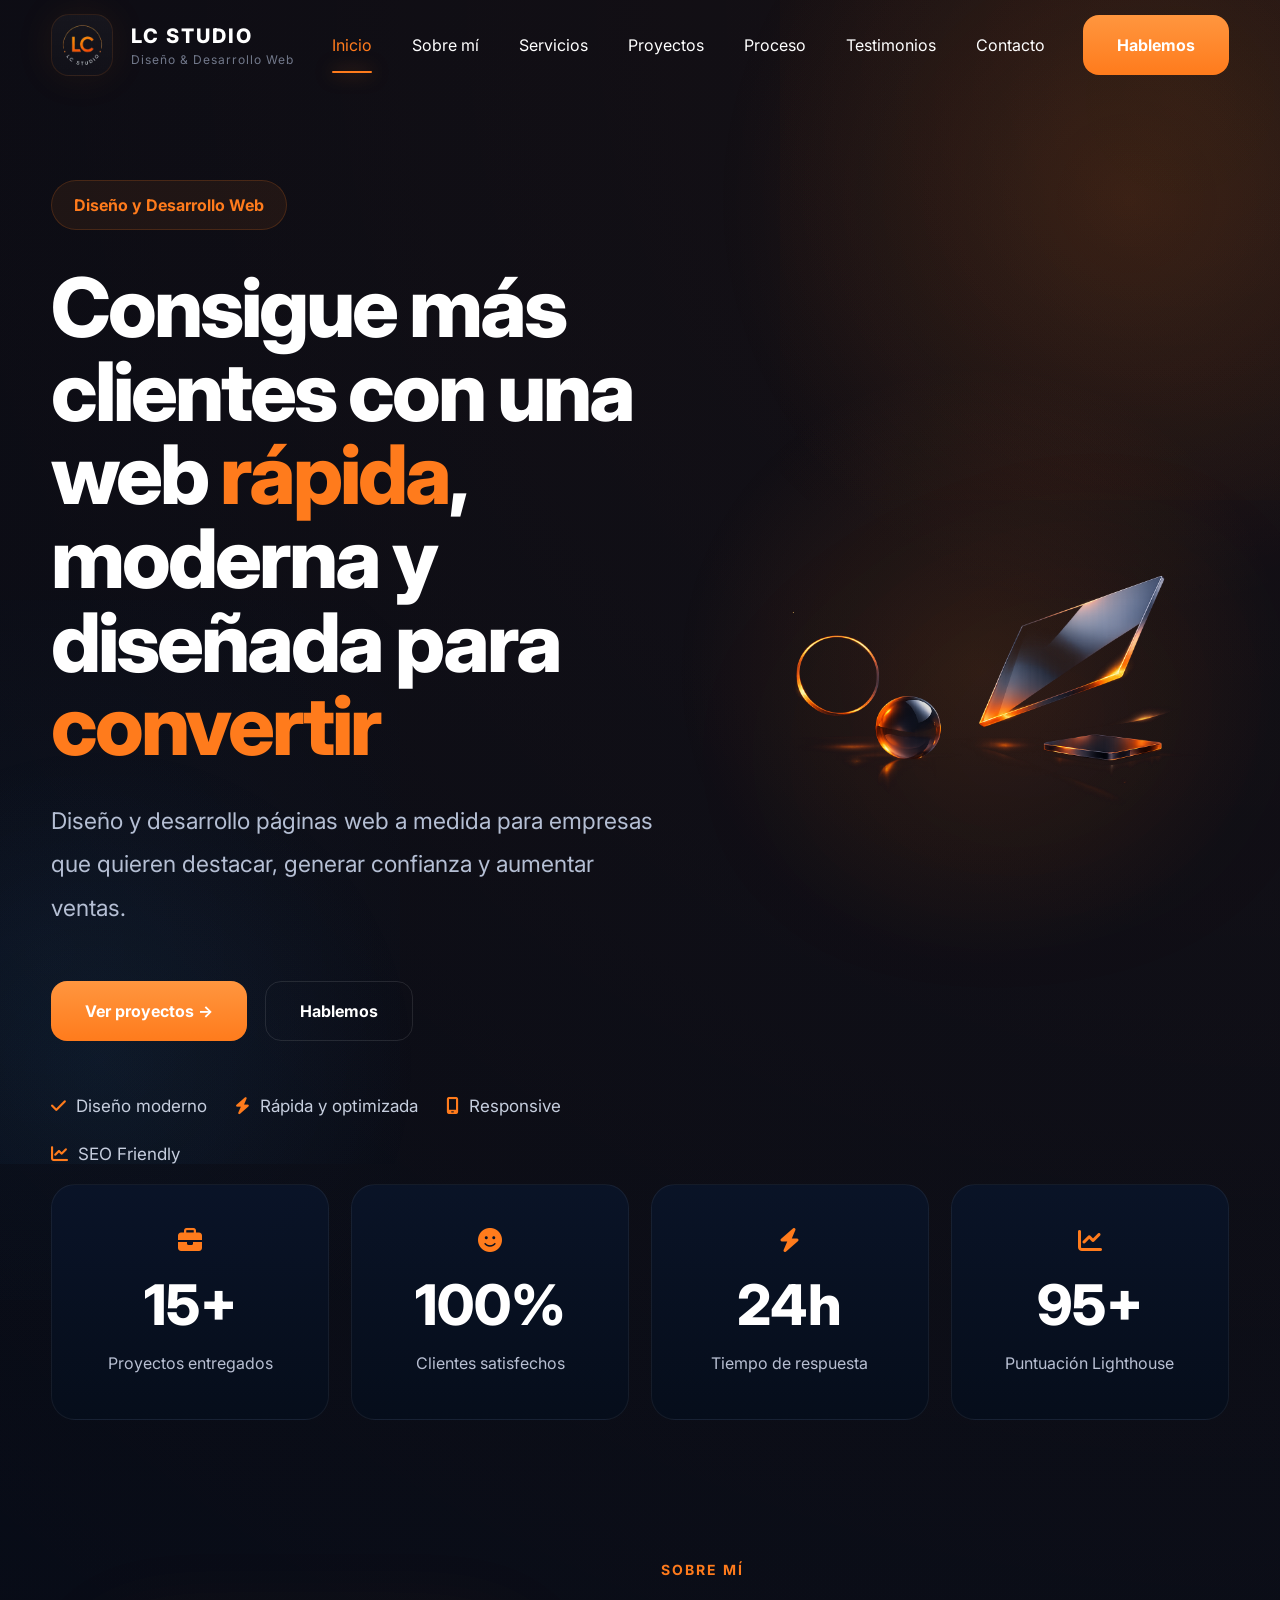
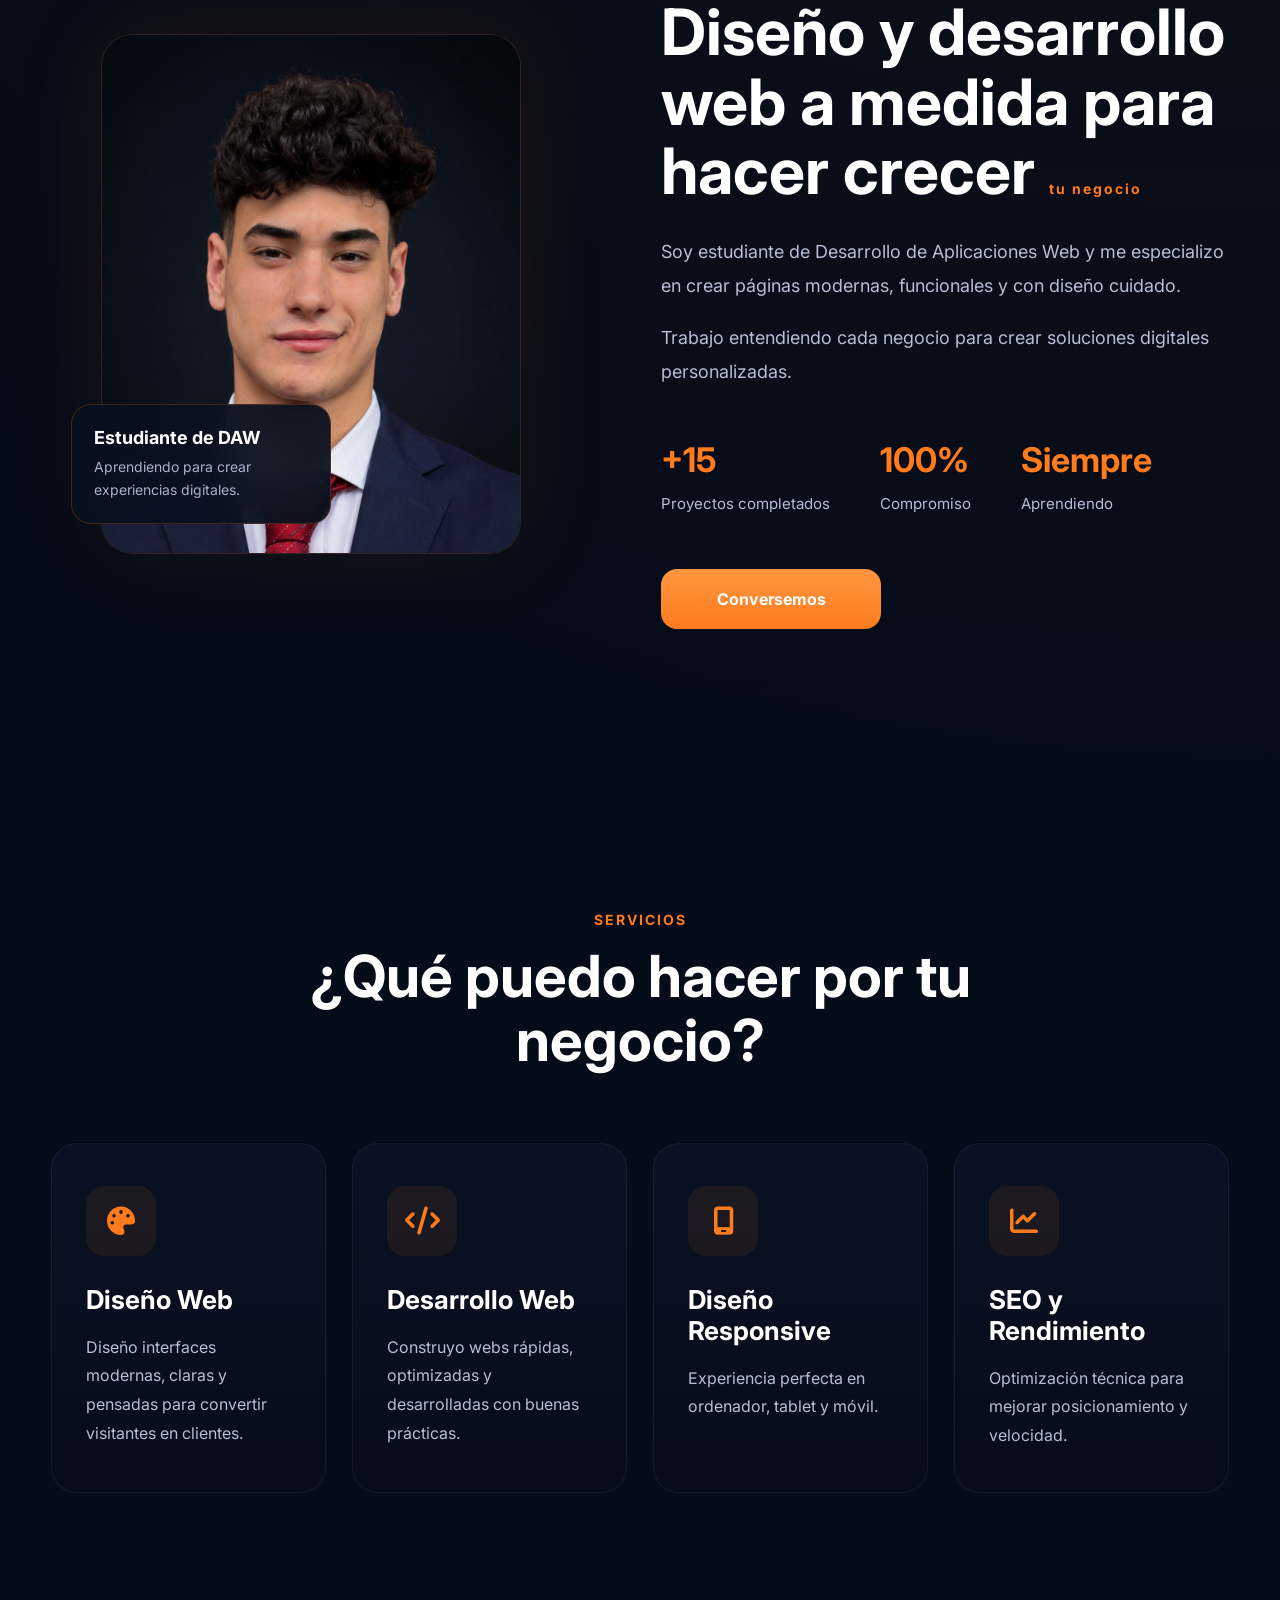
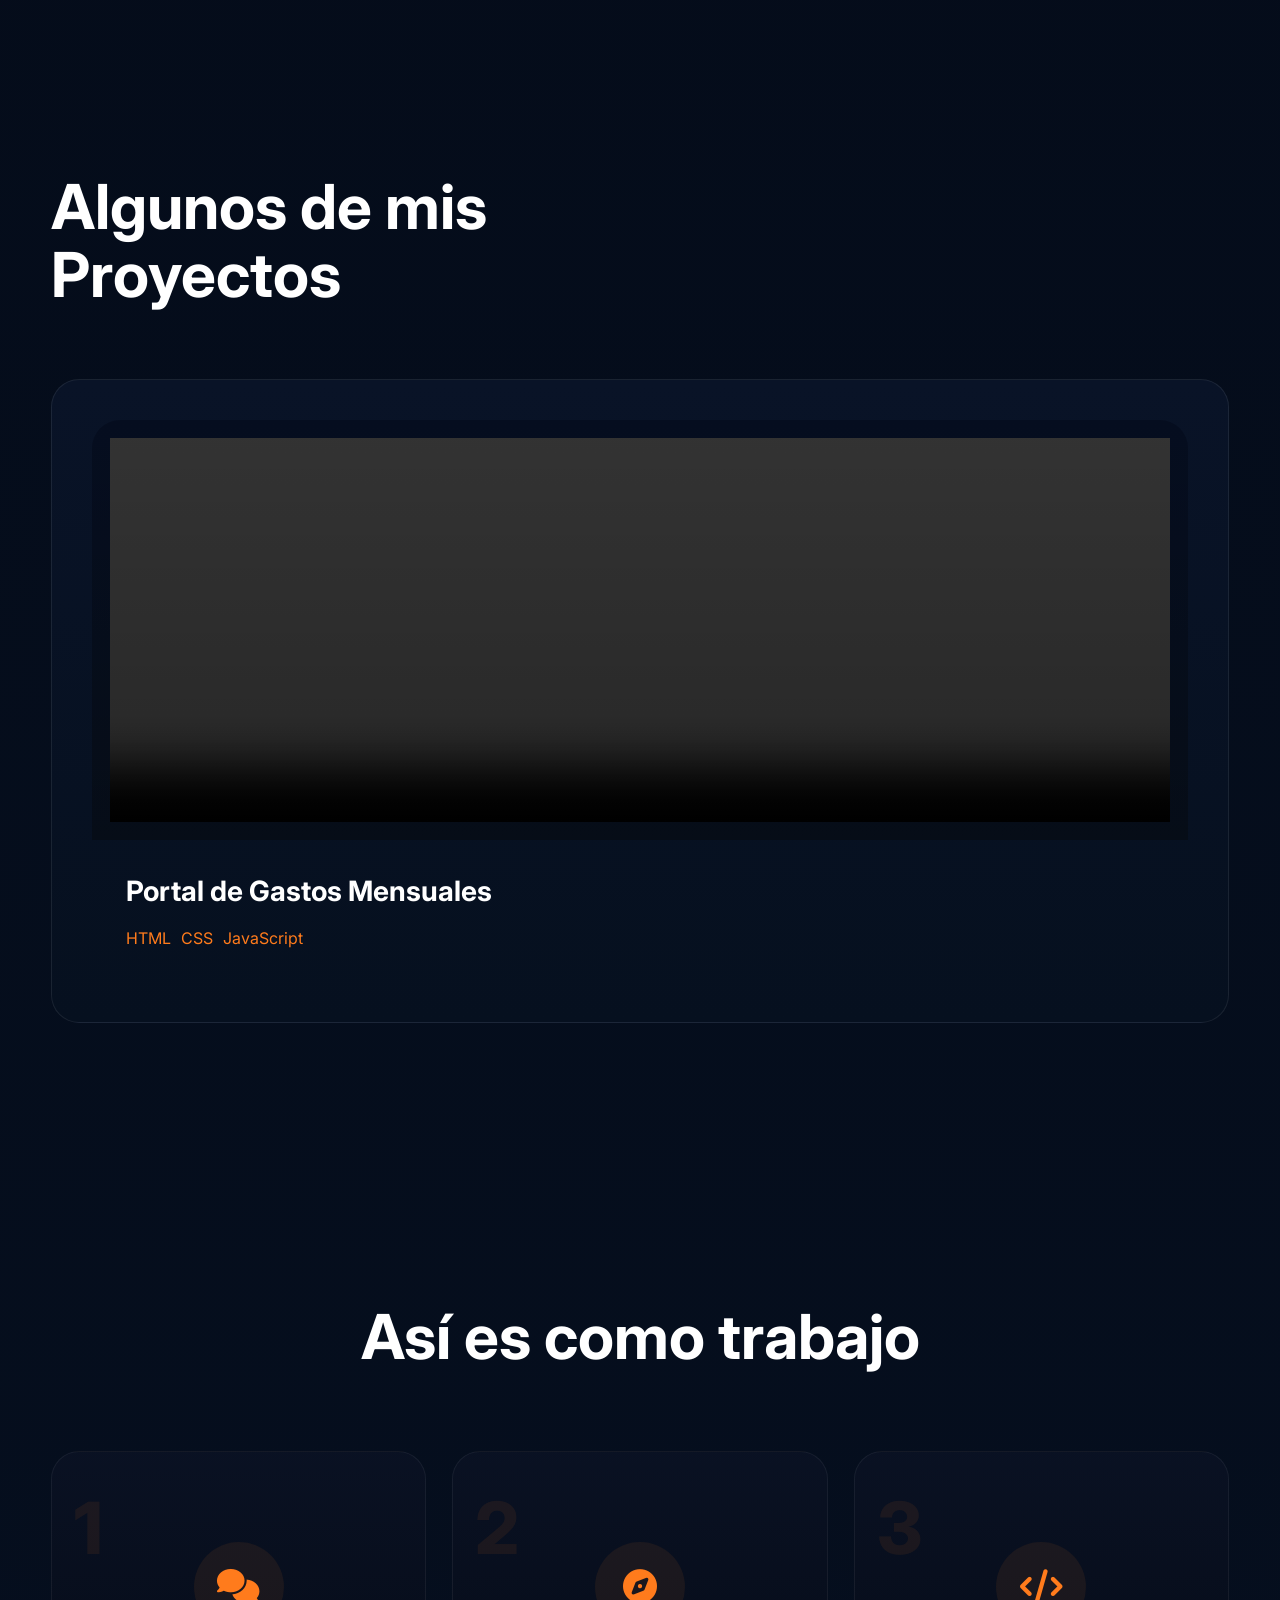
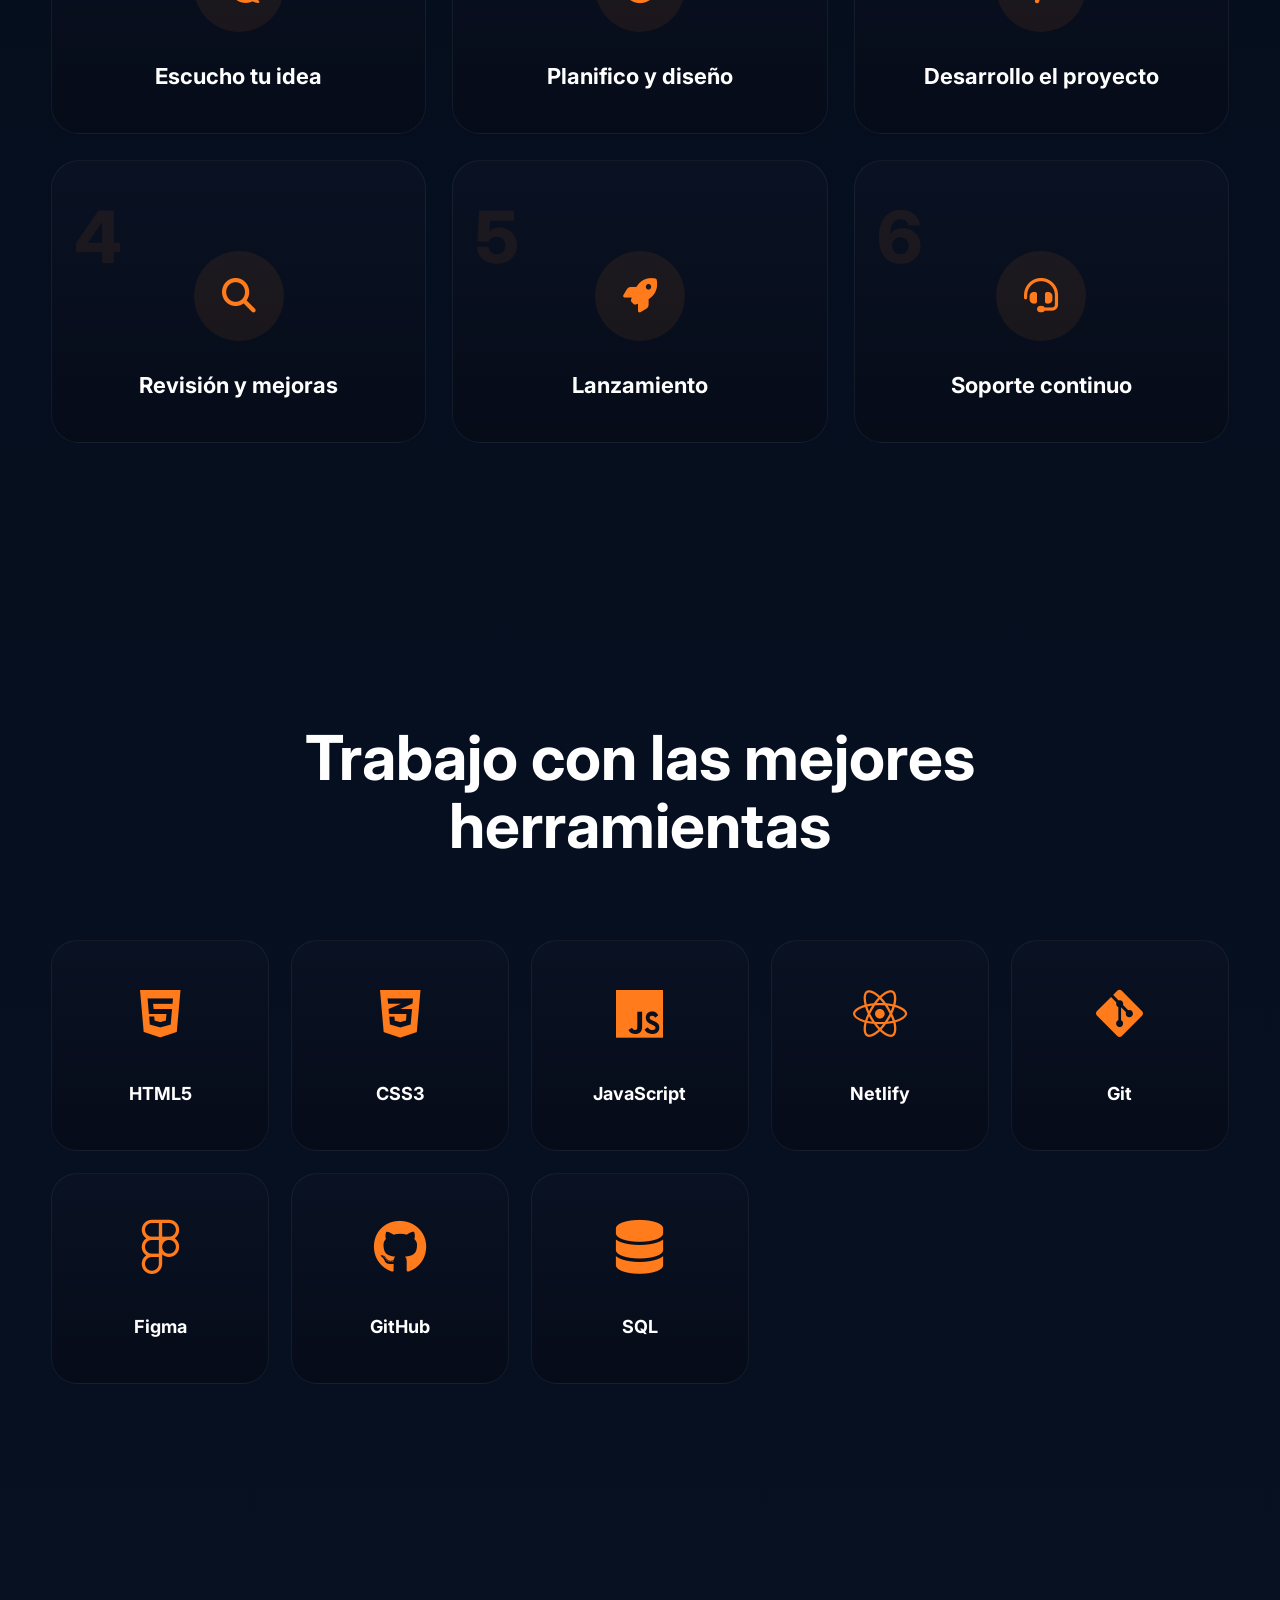
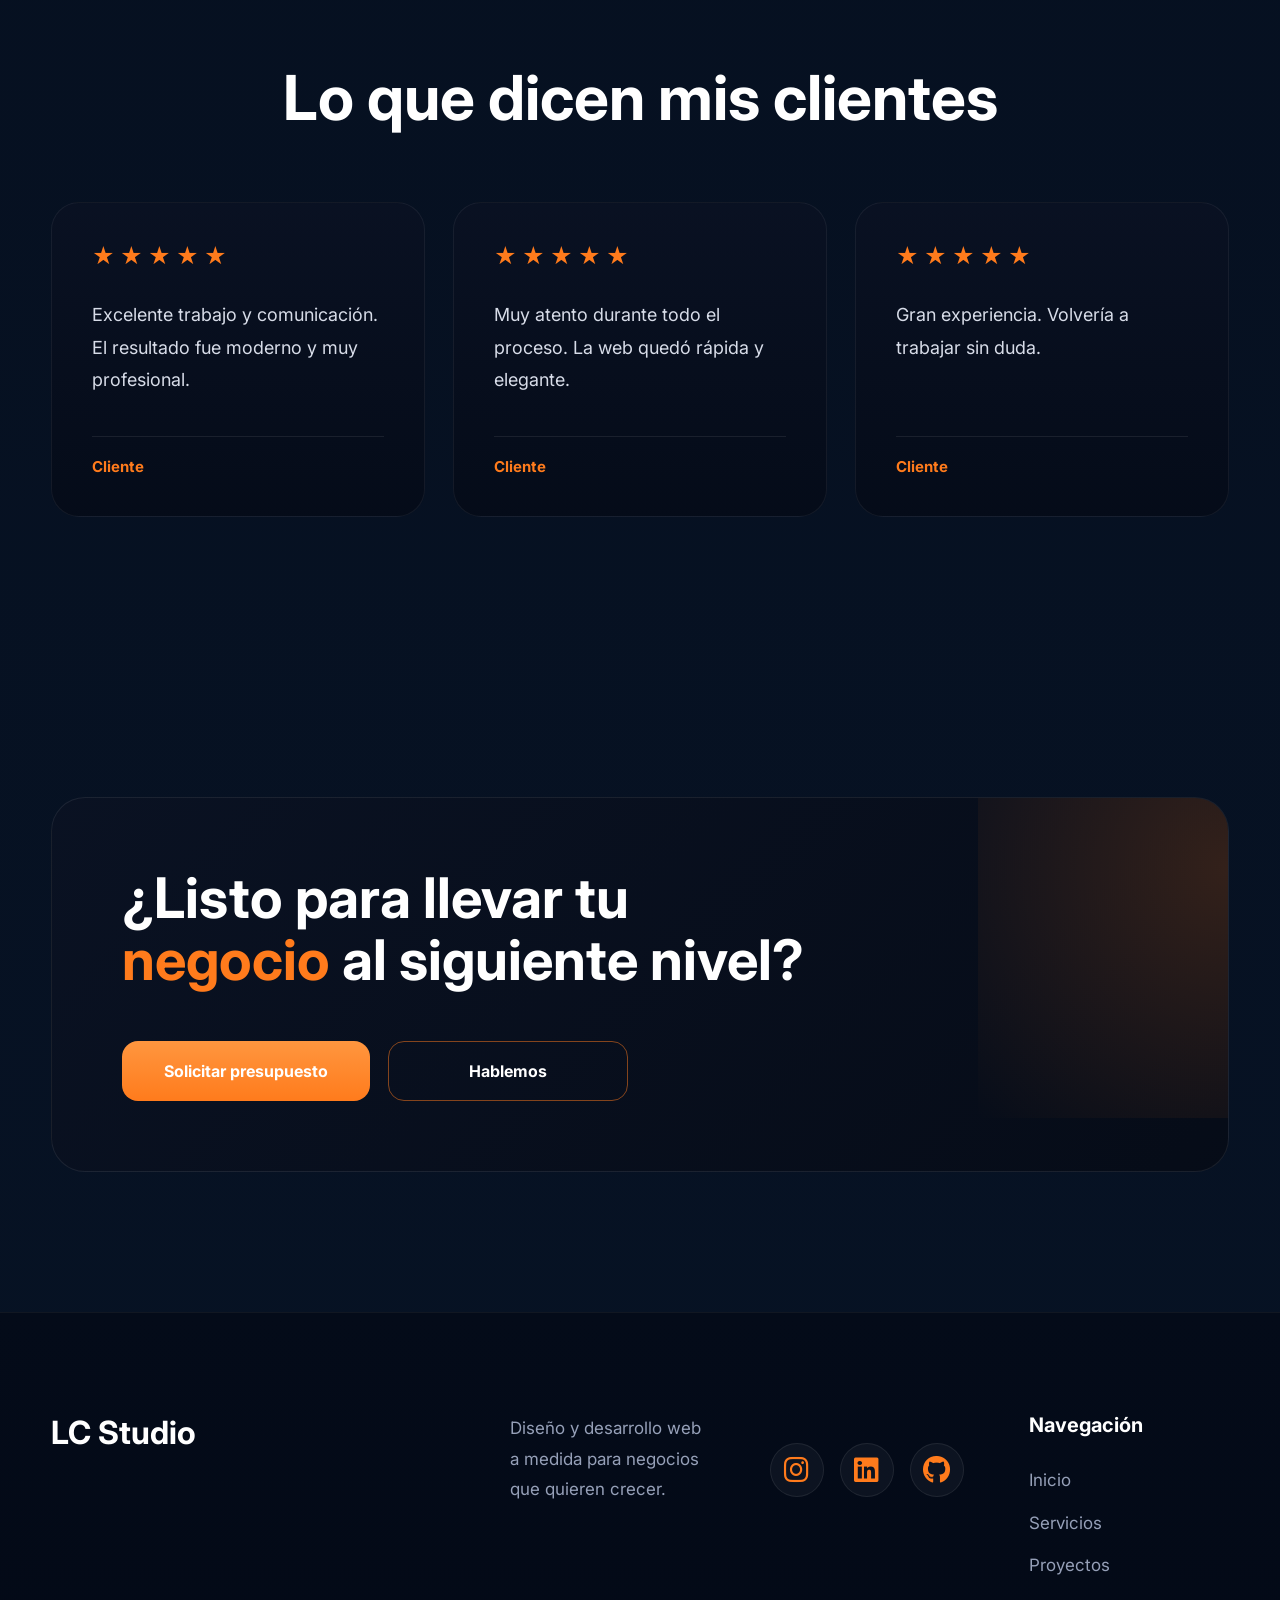
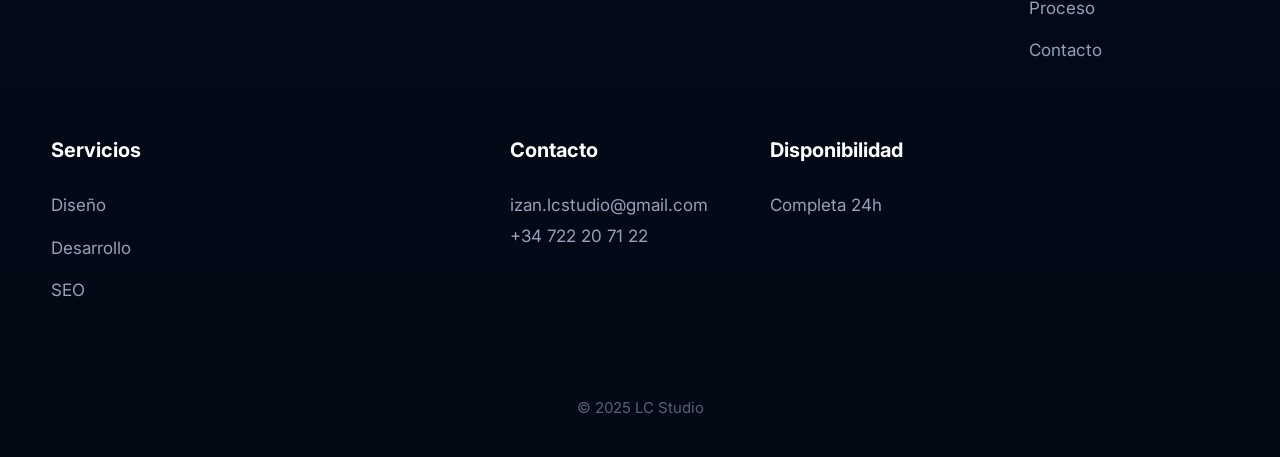
==== index.html @ 9b9ba827 "Mejora página contacto" ====
<!DOCTYPE html>
<html lang="es">

<head>
<meta charset="UTF-8">
<meta name="viewport" content="width=device-width, initial-scale=1.0">

<link rel="preconnect" href="https://fonts.googleapis.com">

<link
rel="stylesheet"
href="https://cdnjs.cloudflare.com/ajax/libs/font-awesome/6.5.1/css/all.min.css">

<link rel="preconnect"
href="https://fonts.gstatic.com"
crossorigin>

<link href="
https://fonts.googleapis.com/css2?
family=Inter:wght@300;400;500;600;700;800&
display=swap"

rel="stylesheet">

<title>LC Studio | Diseño y Desarrollo Web</title>

<link rel="stylesheet" href="./Style/style.css">
<link rel="stylesheet" href="./Style/responsive.css">

<meta
name="description"
content="Diseño y desarrollo web moderno para empresas y negocios.">

<meta
name="keywords"
content="Diseño web, desarrollo web, páginas web">

<meta
name="author"
content="LC Studio">

<meta
property="og:title"
content="LC Studio">

<meta
property="og:description"
content="Diseño y Desarrollo Web">

<meta
property="og:image"
content="./img/logo.png">

<meta
property="og:type"
content="website">

<link
rel="icon"
href="./img/logo.png">

</head>

<body>

<!-- HEADER -->

<header class="header">

<div class="container">

<div class="logo">

<img src="./img/logo.png" alt="Logo" loading="lazy">

<div>
<p>LC STUDIO</p>
<span>Diseño & Desarrollo Web</span>
</div>

</div>


<nav class="nav">

<a href="#inicio">Inicio</a>
<a href="#sobre">Sobre mí</a>
<a href="#servicios">Servicios</a>
<a href="#proyectos">Proyectos</a>
<a href="#proceso">Proceso</a>
<a href="#testimonios">Testimonios</a>
<a href="#contacto">Contacto</a>

</nav>


<button class="menu-toggle">

<span></span>
<span></span>
<span></span>

</button>


<a href="contacto.html"  class="btn btn-header">

Hablemos

</a>

</div>

</header>


<main>


<!-- HERO -->
<section class="hero reveal" id="inicio">

<div class="container">

<div class="hero-content">

<div class="hero-left">

<div class="hero-badge">
Diseño y Desarrollo Web
</div>

<h1>

Consigue más clientes
con una web
<span>rápida</span>,
moderna y diseñada
para <span>convertir</span>

</h1>

<p>

Diseño y desarrollo páginas web a medida
para empresas que quieren destacar,
generar confianza y aumentar ventas.

</p>


<div class="hero-buttons">

<a href="#proyectos" class="btn">

Ver proyectos →

</a>

<a href="#contacto" class="btn btn-outline">

Hablemos

</a>

</div>


<ul class="hero-features">

<li>
<i class="fa-solid fa-check"></i>
Diseño moderno
</li>

<li>
<i class="fa-solid fa-bolt"></i>
Rápida y optimizada
</li>

<li>
<i class="fa-solid fa-mobile-screen"></i>
Responsive
</li>

<li>
<i class="fa-solid fa-chart-line"></i>
SEO Friendly
</li>

</ul>

</div>


<div class="hero-right">

<img
src="./img/ChatGPT Image 28 jun 2026, 22_31_56.png"
alt="Hero">

</div>

</div>

</div>

</section>


<!-- ESTADÍSTICAS -->
<section class="stats reveal">

<div class="container">

<article>
<h3>15+</h3>
<p>Proyectos entregados</p>
</article>

<article>
<h3>100%</h3>
<p>Clientes satisfechos</p>
</article>

<article>
<h3>24h</h3>
<p>Tiempo de respuesta</p>
</article>

<article>
<h3>95+</h3>
<p>Puntuación Lighthouse</p>
</article>

</div>

</section>


<!-- SOBRE MI -->
<section id="sobre" class="about">

<div class="container">

<div class="about-image">

<img
src="./img/cara.png"
alt="Perfil" loading="lazy">

<div class="floating-card">

<h4>Estudiante de DAW</h4>

<p>
Aprendiendo para crear
experiencias digitales.
</p>

</div>

</div>


<div class="about-content">

<span>SOBRE MÍ</span>

<h2>
Diseño y desarrollo web
a medida para hacer crecer
<span>tu negocio</span>
</h2>

<p>
Soy estudiante de Desarrollo de Aplicaciones Web
y me especializo en crear páginas modernas,
funcionales y con diseño cuidado.
</p>

<p>
Trabajo entendiendo cada negocio para crear
soluciones digitales personalizadas.
</p>


<div class="about-stats">

<div>
<h3>+15</h3>
<p>Proyectos completados</p>
</div>

<div>
<h3>100%</h3>
<p>Compromiso</p>
</div>

<div>
<h3>Siempre</h3>
<p>Aprendiendo</p>
</div>

</div>

<a href="contacto.html"  class="btn">
Conversemos
</a>

</div>

</div>

</section>



<!-- SERVICIOS -->

<section id="servicios" class="reveal">

<div class="container">

<span>SERVICIOS</span>

<h2>
¿Qué puedo hacer por tu negocio?
</h2>

<div class="services-grid">


<article>

<i class="fa-solid fa-palette"></i>

<h3>Diseño Web</h3>

<p>
Diseño interfaces modernas,
claras y pensadas para convertir
visitantes en clientes.
</p>

</article>

<article>

<i class="fa-solid fa-code"></i>

<h3>Desarrollo Web</h3>

<p>
Construyo webs rápidas,
optimizadas y desarrolladas
con buenas prácticas.
</p>

</article>



<article>

<i class="fa-solid fa-mobile-screen"></i>

<h3>Diseño Responsive</h3>

<p>
Experiencia perfecta en
ordenador, tablet y móvil.
</p>

</article>



<article>

<i class="fa-solid fa-chart-line"></i>

<h3>SEO y Rendimiento</h3>

<p>
Optimización técnica para
mejorar posicionamiento
y velocidad.
</p>

</article>


</div>

</div>

</section>


<!-- PROYECTOS -->
<section id="proyectos">

<div class="container">

<div class="section-title">

<h2>
Algunos de mis Proyectos
</h2>

</div>


<article class="project-video">

<div class="video-wrapper">

<video controls preload="metadata">

<source
src="./img/video ilustrativo.mp4"
type="video/mp4" loading="lazy">

</video>

</div>

<h3>Portal de Gastos Mensuales</h3>

<div class="etiquetas">

<span>HTML</span>
<span>CSS</span>
<span>JavaScript</span>

</div>

</article>

</div>

</section>



<!-- PROCESO -->

<section id="proceso" class="reveal">

<div class="container">

<h2>
Así es como trabajo
</h2>

<div class="process">


<div>

<i class="fa-solid fa-comments"></i>

Escucho tu idea

</div>


<div>

<i class="fa-solid fa-compass"></i>

Planifico y diseño

</div>


<div>

<i class="fa-solid fa-code"></i>

Desarrollo el proyecto

</div>


<div>

<i class="fa-solid fa-magnifying-glass"></i>

Revisión y mejoras

</div>


<div>

<i class="fa-solid fa-rocket"></i>

Lanzamiento

</div>


<div>

<i class="fa-solid fa-headset"></i>

Soporte continuo

</div>


</div>

</div>

</section>

<!-- TECNOLOGÍAS -->
<section class="tech reveal">

<div class="container">

<h2>
Trabajo con las mejores herramientas
</h2>

<div class="tech-grid">


<div>
<i class="fa-brands fa-html5"></i>
HTML5
</div>


<div>
<i class="fa-brands fa-css3-alt"></i>
CSS3
</div>


<div>
<i class="fa-brands fa-js"></i>
JavaScript
</div>

<div>
<i class="fa-brands fa-react"></i>
Netlify
</div>

<!-- 
<div>
<i class="fa-brands fa-react"></i>
React
</div>
-->

<!-- 
<div>
<i class="fa-brands fa-node-js"></i>
Node.js
</div>
-->

<div>
<i class="fa-brands fa-git-alt"></i>
Git
</div>

<!-- 
<div>
<i class="fa-brands fa-docker"></i>
Docker
</div>
-->

<div>
<i class="fa-brands fa-figma"></i>
Figma
</div>


<div>
<i class="fa-brands fa-github"></i>
GitHub
</div>


<div>
<i class="fa-solid fa-database"></i>
SQL
</div>


</div>

</div>

</section>


<!-- TESTIMONIOS -->
<section id="testimonios" class="reveal">

<div class="container">

<h2>
Lo que dicen mis clientes
</h2>

<div class="reviews">

<article>

<p>
Excelente trabajo y comunicación.
El resultado fue moderno y muy profesional.
</p>

</article>

<article>

<p>
Muy atento durante todo el proceso.
La web quedó rápida y elegante.
</p>

</article>

<article>

<p>
Gran experiencia.
Volvería a trabajar sin duda.
</p>

</article>

</div>

</div>

</section>




<!-- CTA -->
<section class="cta reveal">

<div class="container">

<h2>
¿Listo para llevar tu
<span>negocio</span>
al siguiente nivel?
</h2>

<div>

<a href="contacto.html"  class="btn">
Solicitar presupuesto
</a>

<a class="btn btn-outline">
Hablemos
</a>

</div>

</div>

</section>



</main>

<!-- FOOTER -->

<footer id="contacto" class="reveal">

<div class="container footer-grid">

<h3>LC Studio</h3>

<p>
Diseño y desarrollo web
a medida para negocios
que quieren crecer.
</p>

<div class="social">

<a href="https://www.instagram.com/izan.lc.studio?igsh=MXFlb21peTFuNjFtOA%3D%3D&utm_source=qr" target="_blank"><i class="fa-brands fa-instagram"></i></a>

<a href="https://www.linkedin.com/in/izan-l%C3%B3pez-cantos-6b969b41a/"><i class="fa-brands fa-linkedin"></i></a>

<a href="https://github.com/izanlcstudio-code" target="_blank"><i class="fa-brands fa-github"></i></a>

</div>

<div>

<h4>Navegación</h4>

<ul>

<li>
<a href="#inicio">Inicio</a>
</li>

<li>
<a href="#servicios">Servicios</a>
</li>

<li>
<a href="#proyectos">Proyectos</a>
</li>

<li>
<a href="#proceso">Proceso</a>
</li>

<li>
<a href="#contacto">Contacto</a>
</li>

</ul>

</div>




<div>

<h4>Servicios</h4>

<ul>

<li>Diseño</li>
<li>Desarrollo</li>
<li>SEO</li>

</ul>

</div>


<div>

<h4>Contacto</h4>

<p>izan.lcstudio@gmail.com</p>

<p>+34 722 20 71 22</p>

</div>


<div>

<h4>Disponibilidad</h4>

<p>Completa 24h</p>

</div>

</div>

</footer>

<script src="./Js/script.js"></script>

</body>

</html>
---- Style/style.css ----
/* =========================
FONDO GLOBAL
========================= */

body{

background:

radial-gradient(
circle at top right,
rgba(255,123,28,.08),
transparent 30%
),

radial-gradient(
circle at bottom left,
rgba(54,90,255,.06),
transparent 30%
),

linear-gradient(
180deg,
#030817,
#07111f,
#040b19
);

color:white;

overflow-x:hidden;

position:relative;

}



/* GLOW */

body::before{

content:"";

position:fixed;

top:-300px;

right:-300px;

width:800px;

height:800px;

background:

radial-gradient(
circle,
rgba(255,123,28,.06),
transparent
);

pointer-events:none;

z-index:-1;

}



/* SEGUNDA LUZ */

body::after{

content:"";

position:fixed;

bottom:-400px;

left:-300px;

width:700px;

height:700px;

background:

radial-gradient(
circle,
rgba(61,166,255,.04),
transparent
);

pointer-events:none;

z-index:-1;

}
/* =========================
   VARIABLES
========================= */

:root{

--bg:#050d1f;

--bg2:#09162f;

--card:#091327;

--text:#ffffff;

--muted:#c2c8d8;

--primary:#ff7b1c;

--border:
rgba(255,255,255,.08);

}



/* =========================
   RESET
========================= */

*{

margin:0;

padding:0;

box-sizing:border-box;

}



html{

scroll-behavior:smooth;

}



body{

font-family:

'Inter',
sans-serif;

background:

radial-gradient(
circle at top right,
rgba(255,123,28,.08),
transparent 30%
),

linear-gradient(
180deg,
#030814,
#071325
);

color:white;

overflow-x:hidden;

}



img{

display:block;

max-width:100%;

}



a{

text-decoration:none;

color:inherit;

}



ul{

list-style:none;

}



.container{

width:min(1280px,92%);

margin:auto;

}



/* =========================
HEADER
========================= */

.header{

position:fixed;

top:0;

left:0;

width:100%;

z-index:999;

background:transparent;

}



.header .container{

height:90px;

display:flex;

justify-content:space-between;

align-items:center;

}



.logo{

display:flex;

gap:16px;

align-items:center;

}



.logo i{

font-size:34px;

color:var(--primary);

}



.logo p{

font-weight:800;

}



.logo span{

font-size:12px;

opacity:.7;

}



.nav{

display:flex;

gap:40px;

}



.nav a{

font-size:16px;

transition:.3s;

}



.nav a:hover{

color:var(--primary);

}



.menu-toggle{

display:none;

}



.btn{

height:60px;

padding:0 34px;

display:inline-flex;

align-items:center;

justify-content:center;

background:

linear-gradient(
180deg,
#ff963f,
#ff7b1c
);

border-radius:16px;

font-weight:700;

transition:.3s;

}



.btn:hover{

transform:

translateY(-4px);

}



.btn-outline{

background:transparent;

border:

1px solid rgba(255,123,28,.45);

}

/* =========================
LOGO
========================= */

.logo{

display:flex;

align-items:center;

gap:18px;

cursor:pointer;

transition:.35s;

}



/* IMAGEN */

.logo img{

width:62px;

height:62px;

object-fit:contain;

border-radius:18px;

padding:8px;

background:

linear-gradient(
180deg,
rgba(255,255,255,.04),
rgba(255,255,255,.02)
);

border:

1px solid
rgba(255,123,28,.12);

box-shadow:

0 0 40px
rgba(255,123,28,.08);

transition:.35s;

}



/* TEXTO */

.logo div{

display:flex;

flex-direction:column;

}



.logo p{

font-size:20px;

font-weight:800;

letter-spacing:2px;

margin-bottom:4px;

color:white;

}



.logo span{

font-size:12px;

color:#9ca6bd;

letter-spacing:1px;

}



/* HOVER */

.logo:hover img{

transform:

rotate(-6deg)
scale(1.05);

box-shadow:

0 0 70px
rgba(255,123,28,.18);

}



.logo:hover p{

color:#ff7b1c;

}



/* HEADER SCROLL */

.header.scrolled .logo img{

width:54px;

height:54px;

}

/* =========================
   HERO PREMIUM FINAL
========================= */

.hero{

position:relative;

padding-top:180px;

min-height:100vh;

display:flex;

align-items:center;

overflow:hidden;

}



/* FONDOS */

.hero::before{

content:"";

position:absolute;

right:-300px;

top:-250px;

width:900px;

height:900px;

background:

radial-gradient(
circle,
rgba(255,123,28,.12),
transparent 65%
);

pointer-events:none;

z-index:0;

}



.hero::after{

content:"";

position:absolute;

left:-250px;

bottom:-250px;

width:700px;

height:700px;

background:

radial-gradient(
circle,
rgba(61,166,255,.06),
transparent 65%
);

pointer-events:none;

z-index:0;

}



/* GRID */

.hero-content{

display:grid;

grid-template-columns:

1.1fr .9fr;

align-items:center;

gap:80px;

position:relative;

z-index:5;

}



/* IZQUIERDA */

.hero-left{

max-width:760px;

animation:

heroText
1.2s ease;

}



/* BADGE */

.hero-badge{

display:inline-flex;

align-items:center;

padding:

14px 22px;

border-radius:999px;

background:

rgba(255,123,28,.08);

border:

1px solid
rgba(255,123,28,.18);

color:#ff7b1c;

font-weight:700;

margin-bottom:36px;

}



/* TITULO */

.hero h1{

font-size:82px;

line-height:1.02;

letter-spacing:-3px;

font-weight:800;

margin-bottom:32px;

}



.hero h1 span{

color:#ff7b1c;

}



/* TEXTO */

.hero p{

font-size:23px;

line-height:1.9;

max-width:700px;

color:#b5bfd4;

margin-bottom:50px;

}



/* BOTONES */

.hero-buttons{

display:flex;

gap:18px;

flex-wrap:wrap;

margin-bottom:55px;

}



.hero-buttons .btn{

padding:

20px 34px;

}



.hero-buttons .btn-outline{

background:transparent;

border:

1px solid
rgba(255,255,255,.10);

}



/* FEATURES */

.hero-features{

display:flex;

gap:28px;

flex-wrap:wrap;

list-style:none;

padding:0;

}



.hero-features li{

display:flex;

align-items:center;

gap:10px;

font-size:17px;

color:#c6cede;

}



.hero-features i{

color:#ff7b1c;

}



/* DERECHA */

.hero-right{

position:relative;

display:flex;

justify-content:center;

align-items:center;

animation:

heroImage
1.5s ease;

}



/* HALO */

.hero-right::before{

content:"";

position:absolute;

width:720px;

height:720px;

background:

radial-gradient(
circle,
rgba(255,123,28,.12),
transparent 60%
);

z-index:0;

}



/* IMAGEN */

.hero-right img{

position:relative;

z-index:3;

width:100%;

max-width:760px;

filter:

drop-shadow(
0 40px 120px
rgba(255,123,28,.16)
);

animation:

float
6s ease infinite;

}



/* ANIMACIONES */

@keyframes float{

0%{

transform:

translateY(0);

}

50%{

transform:

translateY(-18px);

}

100%{

transform:

translateY(0);

}

}



@keyframes heroText{

from{

opacity:0;

transform:

translateX(-60px);

}

to{

opacity:1;

transform:none;

}

}



@keyframes heroImage{

from{

opacity:0;

transform:

translateX(60px);

}

to{

opacity:1;

transform:none;

}

}

/* =========================
   ESTADISTICAS
========================= */

.stats{

padding-top:20px;

}



.stats .container{

display:grid;

grid-template-columns:

repeat(4,1fr);

gap:22px;

}



.stats article{

position:relative;

padding:42px 30px;

border-radius:24px;

background:

linear-gradient(
180deg,
rgba(10,20,40,.96),
rgba(6,14,28,.96)
);

border:

1px solid
rgba(255,255,255,.06);

overflow:hidden;

transition:.35s;

display:flex;

flex-direction:column;

align-items:center;

justify-content:center;

text-align:center;

min-height:180px;

}



/* línea superior glow */

.stats article::before{

content:"";

position:absolute;

top:0;

left:0;

width:100%;

height:1px;

background:

linear-gradient(
90deg,
transparent,
rgba(255,123,28,.8),
transparent
);

opacity:0;

transition:.4s;

}



/* glow fondo */

.stats article::after{

content:"";

position:absolute;

width:240px;

height:240px;

background:

radial-gradient(
circle,
rgba(255,123,28,.12),
transparent
);

top:-80px;

right:-80px;

opacity:0;

transition:.4s;

}



.stats article:hover{

transform:

translateY(-10px);

border-color:

rgba(255,123,28,.25);

box-shadow:

0 25px 80px
rgba(255,123,28,.12);

}



.stats article:hover::before{

opacity:1;

}



.stats article:hover::after{

opacity:1;

}



/* NUMERO */

.stats h3{

font-size:56px;

font-weight:800;

color:white;

margin-bottom:12px;

}



.stats p{

font-size:16px;

color:#b8bfd2;

line-height:1.6;

}



/* iconos */

.stats article:nth-child(1)::marker{}
.stats article:nth-child(2)::marker{}
.stats article:nth-child(3)::marker{}
.stats article:nth-child(4)::marker{}

.stats article h3::before{

display:block;

font-family:

"Font Awesome 6 Free";

font-weight:900;

color:#ff7b1c;

font-size:24px;

margin-bottom:18px;

}



.stats article:nth-child(1) h3::before{

content:"\f0b1";

}



.stats article:nth-child(2) h3::before{

content:"\f118";

}



.stats article:nth-child(3) h3::before{

content:"\f0e7";

}



.stats article:nth-child(4) h3::before{

content:"\f201";

}

.stats .container{

display:grid;

grid-template-columns:

repeat(4,1fr);

gap:22px;

}



.services-grid{

display:grid;

grid-template-columns:

repeat(4,1fr);

gap:22px;

}



.projects{

display:grid;

grid-template-columns:

repeat(3,1fr);

gap:22px;

}

.etiquetas{
    gap: 10px;
    padding: 5px;
    display: flex;
    color:#ff7b1c;;
}


.process{

display:grid;

grid-template-columns:

repeat(3,1fr);

gap:22px;

}



.tech-grid{

display:grid;

grid-template-columns:

repeat(5,1fr);

gap:18px;

}



.reviews{

display:grid;

grid-template-columns:

repeat(3,1fr);

gap:22px;

}



.footer-grid{

display:grid;

grid-template-columns:

2fr 1fr 1fr 1fr;

gap:50px;

}



/* ICONOS */

.services-grid i,
.process i,
.tech-grid i{

font-size:42px;

color:var(--primary);

margin-bottom:22px;

display:block;

}



/* FOOTER */

footer{

padding:120px 0;

border-top:

1px solid var(--border);

}



.social{

display:flex;

gap:20px;

margin-top:20px;

}



.social i{

font-size:28px;

color:var(--primary);

}

/* =========================
   SOBRE MI
========================= */

.about{

padding:140px 0;

position:relative;

}



.about .container{

display:grid;

grid-template-columns:

520px 1fr;

gap:90px;

align-items:center;

}



/* FOTO */

.about-image{

position:relative;

display:flex;

justify-content:center;

}



.about-image::before{

content:"";

position:absolute;

width:480px;

height:480px;

background:

radial-gradient(
circle,
rgba(255,123,28,.16),
transparent 70%
);

top:50%;

left:50%;

transform:

translate(-50%,-50%);

z-index:0;

}



.about-image img{

position:relative;

z-index:2;

width:100%;

max-width:420px;

height:520px;

object-fit:cover;

/* sube un poco el encuadre */

object-position:center 20%;

border-radius:32px;

border:

1px solid
rgba(255,123,28,.16);

background:#08111f;

box-shadow:

0 0 100px
rgba(255,123,28,.08);

transition:.45s;

}



.about-image:hover img{

transform:

translateY(-8px);

box-shadow:

0 30px 90px
rgba(255,123,28,.18);

}



/* TARJETA */

.floating-card{

position:absolute;

left:20px;

bottom:30px;

z-index:10;

padding:22px;

width:260px;

border-radius:20px;

background:

rgba(8,16,30,.92);

backdrop-filter:

blur(20px);

border:

1px solid
rgba(255,123,28,.22);

}



.floating-card h4{

font-size:18px;

color:white;

margin-bottom:8px;

}



.floating-card p{

font-size:14px;

color:#aab2c8;

line-height:1.6;

}



/* TEXTO */

.about-content span{

color:#ff7b1c;

font-size:14px;

font-weight:700;

letter-spacing:2px;

}



.about-content h2{

font-size:64px;

line-height:1.08;

margin:

18px 0 30px;

max-width:760px;

}



.about-content h2 span{

color:#ff7b1c;

}



.about-content p{

font-size:18px;

line-height:1.9;

color:#b5bfd4;

margin-bottom:18px;

max-width:760px;

}



/* STATS */

.about-stats{

display:flex;

gap:50px;

margin:50px 0;

}



.about-stats div{

display:flex;

flex-direction:column;

gap:10px;

}



.about-stats h3{

font-size:34px;

color:#ff7b1c;

}



.about-stats p{

margin:0;

font-size:15px;

}



/* BOTON */

.about .btn{

width:220px;

}

/* =========================
   SERVICIOS
========================= */

#servicios{

padding:140px 0;

text-align:center;

}



#servicios span{

color:#ff7b1c;

font-size:14px;

font-weight:700;

letter-spacing:2px;

}



#servicios h2{

font-size:58px;

margin:

16px auto 70px;

max-width:800px;

}



.services-grid{

display:grid;

grid-template-columns:

repeat(4,1fr);

gap:26px;

}



.services-grid article{

position:relative;

padding:42px 34px;

border-radius:26px;

background:

linear-gradient(
180deg,
rgba(10,18,35,.96),
rgba(6,12,24,.96)
);

border:

1px solid
rgba(255,255,255,.06);

overflow:hidden;

transition:.4s;

text-align:left;

min-height:320px;

display:flex;

flex-direction:column;

}



.services-grid article::after{

content:"";

position:absolute;

width:220px;

height:220px;

background:

radial-gradient(
circle,
rgba(255,123,28,.12),
transparent
);

top:-90px;

right:-90px;

opacity:0;

transition:.45s;

}



.services-grid article:hover{

transform:

translateY(-12px);

border-color:

rgba(255,123,28,.25);

box-shadow:

0 30px 80px
rgba(255,123,28,.12);

}



.services-grid article:hover::after{

opacity:1;

}



/* ICONO */

.services-grid i{

width:70px;

height:70px;

display:flex;

align-items:center;

justify-content:center;

border-radius:18px;

background:

rgba(255,123,28,.08);

color:#ff7b1c;

font-size:28px;

margin-bottom:28px;

}



.services-grid h3{

font-size:26px;

margin-bottom:18px;

color:white;

}



.services-grid p{

color:#b7bfd3;

line-height:1.8;

margin-bottom:auto;

}



.services-grid a{

margin-top:40px;

color:#ff7b1c;

font-weight:700;

text-decoration:none;

display:inline-flex;

align-items:center;

gap:10px;

}



.services-grid a::after{

content:"→";

transition:.3s;

}



.services-grid article:hover a::after{

transform:

translateX(8px);

}

/* =========================
SECCIONES
========================= */

section{

position:relative;

z-index:2;

}



h2{

font-size:62px;

line-height:1.1;

margin-bottom:60px;

}



article,
.process div,
.tech-grid div{

background:

linear-gradient(
180deg,
#091327,
#06101f
);

border:

1px solid var(--border);

border-radius:28px;

padding:40px;

transition:.35s;

}



article:hover,
.process div:hover,
.tech-grid div:hover{

transform:

translateY(-10px);

}

/* =========================
   PROYECTOS
========================= */

#proyectos{

padding:140px 0;

}



.section-title{

display:flex;

justify-content:space-between;

align-items:end;

margin-bottom:70px;

}



.section-title h2{

margin:0;

max-width:700px;

}



.section-title a{

color:#ff7b1c;

font-weight:700;

cursor:pointer;

}



/* GRID */

.projects{

display:grid;

grid-template-columns:

repeat(3,1fr);

gap:28px;

}



/* CARD */

.projects article{

padding:0;

overflow:hidden;

position:relative;

background:

linear-gradient(
180deg,
rgba(10,18,35,.96),
rgba(6,12,24,.96)
);

border:

1px solid
rgba(255,255,255,.06);

border-radius:28px;

transition:.45s;

}



.projects article:hover{

transform:

translateY(-12px);

box-shadow:

0 30px 90px
rgba(255,123,28,.10);

border-color:

rgba(255,123,28,.22);

}



/* IMAGEN */

.projects article img{

width:100%;

height:300px;

object-fit:cover;

transition:.6s;

}



.projects article:hover img{

transform:

scale(1.08);

}



/* CONTENIDO */

.projects article h3{

font-size:28px;

padding:

34px
34px
20px;

}



/* TAGS */

.projects article div{

display:flex;

flex-wrap:wrap;

gap:10px;

padding:

0
34px
34px;

}



.projects span{

padding:

10px 18px;

border-radius:999px;

background:

rgba(255,123,28,.08);

border:

1px solid
rgba(255,123,28,.18);

color:#ff7b1c;

font-size:14px;

}



/* BOTON */

.projects article::after{

content:"Ver proyecto →";

display:flex;

align-items:center;

justify-content:center;

height:64px;

background:

rgba(255,123,28,.08);

color:#ff7b1c;

font-weight:700;

opacity:0;

transition:.35s;

}



.projects article:hover::after{

opacity:1;

}

/* =========================
VIDEO PROYECTO
========================= */

.project-video{

overflow:hidden;

}



/* CONTENEDOR */

.video-wrapper{

position:relative;

overflow:hidden;

border-radius:

28px 28px 0 0;

background:#000;

}



/* VIDEO */

.project-video video{

width:100%;

height:auto;

max-height:420px;

display:block;

object-fit:contain;

background:

linear-gradient(
180deg,
#050d1f,
#08111f
);

padding:18px;

}



/* HOVER */

.project-video:hover video{

transform:scale(1.03);

}



/* GLOW */

.project-video .video-wrapper::after{

content:"";

position:absolute;

inset:0;

background:

linear-gradient(
180deg,
transparent,
rgba(0,0,0,.25)
);

pointer-events:none;

}



/* TEXTO */

.project-video h3{

padding:

34px
34px
20px;

font-size:28px;

}



/* TAGS */

.project-video .etiquetas{

display:flex;

gap:10px;

padding:

0
34px
34px;

flex-wrap:wrap;

}

/* =========================
   PROCESO
========================= */

#proceso{

padding:140px 0;

text-align:center;

}



#proceso h2{

margin-bottom:80px;

}



.process{

display:grid;

grid-template-columns:

repeat(3,1fr);

gap:26px;

counter-reset:step;

}



/* CARD */

.process div{

position:relative;

padding:90px 35px 40px;

border-radius:28px;

background:

linear-gradient(
180deg,
rgba(10,18,35,.96),
rgba(6,12,24,.96)
);

border:

1px solid
rgba(255,255,255,.06);

transition:.4s;

overflow:hidden;

}



.process div:hover{

transform:

translateY(-10px);

border-color:

rgba(255,123,28,.25);

box-shadow:

0 30px 90px
rgba(255,123,28,.12);

}



/* NUMERO */

.process div::before{

counter-increment:step;

content:

counter(step);

position:absolute;

top:22px;

left:22px;

font-size:72px;

font-weight:800;

color:

rgba(255,123,28,.08);

}



/* ICONO */

.process i{

width:90px;

height:90px;

display:flex;

align-items:center;

justify-content:center;

margin:auto;

margin-bottom:28px;

border-radius:999px;

background:

rgba(255,123,28,.08);

color:#ff7b1c;

font-size:34px;

}



/* TEXTO */

.process div{

font-size:22px;

font-weight:700;

line-height:1.5;

}

/* =========================
   TECNOLOGÍAS
========================= */

.tech{

padding:140px 0;

text-align:center;

}



.tech h2{

max-width:900px;

margin:

0 auto 80px;

}



/* GRID */

.tech-grid{

display:grid;

grid-template-columns:

repeat(5,1fr);

gap:22px;

}



/* CARD */

.tech-grid div{

position:relative;

display:flex;

flex-direction:column;

align-items:center;

justify-content:center;

gap:20px;

padding:46px 24px;

border-radius:26px;

background:

linear-gradient(
180deg,
rgba(10,18,35,.96),
rgba(6,12,24,.96)
);

border:

1px solid
rgba(255,255,255,.06);

overflow:hidden;

transition:.4s;

cursor:pointer;

}



/* GLOW */

.tech-grid div::after{

content:"";

position:absolute;

width:220px;

height:220px;

background:

radial-gradient(
circle,
rgba(255,123,28,.14),
transparent
);

top:-100px;

right:-100px;

opacity:0;

transition:.45s;

}



.tech-grid div:hover{

transform:

translateY(-10px);

border-color:

rgba(255,123,28,.24);

box-shadow:

0 30px 90px
rgba(255,123,28,.10);

}



.tech-grid div:hover::after{

opacity:1;

}



/* ICONOS */

.tech-grid i{

font-size:54px;

transition:.35s;

}



/* COLORES */

.fa-html5{

color:#ff7b1c;

}



.fa-css3-alt{

color:#2196f3;

}



.fa-js{

color:#ffd600;

}



.fa-react{

color:#61dafb;

}



.fa-node-js{

color:#59c36a;

}



.fa-git-alt{

color:#f34f29;

}



.fa-docker{

color:#2496ed;

}



.fa-figma{

color:#ff4b5c;

}



.fa-github{

color:#ffffff;

}



.fa-database{

color:#3da6ff;

}



.tech-grid div:hover i{

transform:

scale(1.12);

}



/* TEXTO */

.tech-grid div{

font-size:18px;

font-weight:700;

color:white;

}

/* =========================
TESTIMONIOS
========================= */

#testimonios{

padding:140px 0;

}



#testimonios h2{

text-align:center;

margin-bottom:70px;

}



/* GRID */

.reviews{

display:grid;

grid-template-columns:

repeat(3,1fr);

gap:28px;

}



/* TARJETA */

.reviews article{

background:

linear-gradient(
180deg,
rgba(10,18,35,.95),
rgba(5,12,25,.95)
);

border:

1px solid
rgba(255,255,255,.06);

border-radius:28px;

padding:40px;

min-height:300px;

display:flex;

flex-direction:column;

justify-content:space-between;

transition:.35s;

position:relative;

overflow:hidden;

}



/* EFECTO */

.reviews article:hover{

transform:

translateY(-8px);

border-color:

rgba(255,123,28,.30);

box-shadow:

0 25px 70px
rgba(255,123,28,.10);

}



/* ESTRELLAS */

.reviews article::before{

content:"★★★★★";

display:block;

font-size:22px;

color:#ff7b1c;

margin-bottom:30px;

letter-spacing:5px;

}



/* TEXTO */

.reviews p{

font-size:18px;

line-height:1.8;

color:#d7dce8;

margin-bottom:auto;

}



/* CLIENTE */

.reviews article::after{

content:"Cliente";

display:block;

margin-top:40px;

color:#ff7b1c;

font-size:15px;

font-weight:700;

}



/* LINEA */

.reviews article::after{

padding-top:20px;

border-top:

1px solid
rgba(255,255,255,.08);

}

/* =========================
CTA FINAL
========================= */

.cta{

padding:140px 0;

}



.cta .container{

position:relative;

display:flex;

align-items:center;

justify-content:space-between;

gap:50px;

padding:70px;

border-radius:34px;

overflow:hidden;

background:

linear-gradient(
135deg,
rgba(10,18,35,.98),
rgba(6,12,24,.98)
);

border:

1px solid
rgba(255,255,255,.08);

}



/* GLOW */

.cta .container::before{

content:"";

position:absolute;

width:500px;

height:500px;

right:-250px;

top:-180px;

background:

radial-gradient(
circle,
rgba(255,123,28,.18),
transparent
);

}



/* TITULO */

.cta h2{

font-size:56px;

max-width:700px;

line-height:1.1;

margin:0;

}



.cta h2 span{

color:#ff7b1c;

}



/* BOTONES */

.cta div{

display:flex;

gap:18px;

flex-wrap:wrap;

}



.cta .btn{

padding:

20px 42px;

min-width:240px;

}



.cta .btn-outline{

background:transparent;

border:

1px solid
rgba(255,123,28,.5);

}

/* =========================
FOOTER
========================= */

footer{

padding:

100px 0 40px;

border-top:

1px solid
rgba(255,255,255,.06);

background:

linear-gradient(
180deg,
#040b19,
#020814
);

}



/* GRID */

.footer-grid{

display:grid;

grid-template-columns:

2fr 1fr 1fr 1fr;

gap:60px;

}



/* TITULOS */

footer h3{

font-size:32px;

margin-bottom:20px;

}



footer h4{

font-size:20px;

margin-bottom:28px;

color:white;

}



/* TEXTO */

footer p,
footer li,
footer a{

color:#96a0b8;

font-size:17px;

line-height:1.8;

text-decoration:none;

}



footer ul{

list-style:none;

padding:0;

}



footer li{

margin-bottom:12px;

}



/* LINKS */

footer a:hover{

color:#ff7b1c;

}



/* REDES */

.social{

display:flex;

gap:16px;

margin-top:30px;

}



.social a{

width:54px;

height:54px;

display:flex;

align-items:center;

justify-content:center;

border-radius:999px;

background:

rgba(255,255,255,.04);

border:

1px solid
rgba(255,255,255,.08);

transition:.35s;

}



.social a:hover{

transform:

translateY(-6px);

background:#ff7b1c;

color:white;

box-shadow:

0 15px 40px
rgba(255,123,28,.25);

}



/* COPYRIGHT */

footer::after{

content:

"© 2025 LC Studio";

display:block;

text-align:center;

margin-top:80px;

color:#586175;

font-size:15px;

}

/* =========================
ANIMACIONES
========================= */

/* ESTADO INICIAL */

.reveal{

opacity:0;

transform:

translateY(90px);

transition:

1s
ease;

will-change:

opacity,
transform;

}



/* ACTIVO */

.reveal.active{

opacity:1;

transform:

translateY(0);

}



/* HERO */

.hero-left{

animation:

heroText
1.2s
ease;

}



.hero-right{

animation:

heroImage
1.5s
ease;

}



@keyframes heroText{

from{

opacity:0;

transform:

translateX(-60px);

}

to{

opacity:1;

transform:none;

}

}



@keyframes heroImage{

from{

opacity:0;

transform:

translateX(60px);

}

to{

opacity:1;

transform:none;

}

}



/* HOVER */

.services-grid article,
.projects article,
.reviews article,
.tech-grid div,
.process div{

transition:

.35s;

}

.services-grid article:hover,
.projects article:hover,
.reviews article:hover,
.tech-grid div:hover,
.process div:hover{

transform:

translateY(-10px);

}

/* =========================
HEADER SCROLL
========================= */

.header{

transition:

.35s ease;

}



/* ACTIVO */

.header.scrolled{

background:

rgba(4,10,24,.96);

backdrop-filter:

blur(30px);

border-bottom:

1px solid
rgba(255,255,255,.06);

box-shadow:

0 12px 50px
rgba(0,0,0,.25);

}



/* CONTENEDOR */

.header.scrolled .container{

height:76px;

}



/* LOGO */

.header .logo{

transition:.3s;

}



.header.scrolled .logo{

transform:

scale(.96);

}



/* MENU */

.header .nav a{

transition:.3s;

}



.header .nav a:hover{

color:#ff7b1c;

}



/* BOTON */

.header .btn{

transition:.3s;

}



.header.scrolled .btn{

transform:

scale(.95);

}

/* =========================
NAV LINK ACTIVO
========================= */

.nav a{

position:relative;

padding:10px 0;

transition:.35s;

}



/* LINEA */

.nav a::after{

content:"";

position:absolute;

left:0;

bottom:-8px;

width:0;

height:2px;

background:#ff7b1c;

border-radius:10px;

transition:.35s;

}



/* HOVER */

.nav a:hover{

color:#ff7b1c;

}



.nav a:hover::after{

width:100%;

}



/* ACTIVO */

.nav a.active{

color:#ff7b1c;

}



.nav a.active::after{

width:100%;

box-shadow:

0 0 18px
rgba(255,123,28,.6);

}

/* =========================
SCROLLBAR PREMIUM
========================= */

::-webkit-scrollbar{

width:12px;

}



::-webkit-scrollbar-track{

background:#040b19;

}



::-webkit-scrollbar-thumb{

background:

linear-gradient(
180deg,
#ff7b1c,
#ff944d
);

border-radius:999px;

border:

3px solid
#040b19;

}



::-webkit-scrollbar-thumb:hover{

background:

linear-gradient(
180deg,
#ff944d,
#ffb16a
);

}



/* FIREFOX */

html{

scrollbar-color:

#ff7b1c
#040b19;

scrollbar-width:

thin;

}
---- Style/responsive.css ----
/* =========================
   RESPONSIVE
========================= */



/* =========================
   PORTÁTIL
========================= */

@media (max-width:1200px){

.container{

width:94%;

}



.hero h1{

font-size:68px;

}



.hero-right img{

width:760px;

transform:

translateX(40px);

}



h2{

font-size:54px;

}

}



/* =========================
   TABLET
========================= */

@media (max-width:992px){



/* HEADER */

.header .container{

height:82px;

}



.menu-toggle{

display:flex;

flex-direction:column;

justify-content:center;

align-items:center;

width:50px;

height:50px;

background:none;

border:none;

cursor:pointer;

gap:5px;

z-index:1001;

}



.menu-toggle span{

width:28px;

height:2px;

background:white;

}



.btn-header{

display:none;

}



/* MENU */

.nav{

position:fixed;

top:0;

right:-100%;

width:100%;

height:100vh;

background:

rgba(3,9,20,.98);

backdrop-filter:

blur(25px);

display:flex;

flex-direction:column;

justify-content:center;

align-items:center;

gap:44px;

transition:.45s;

}



.nav.active{

right:0;

}



.nav a{

font-size:30px;

}



/* HERO */

.hero{

padding-top:120px;

min-height:auto;

}



.hero-content{

grid-template-columns:1fr;

text-align:center;

gap:70px;

}



.hero-left{

max-width:none;

}



.hero-right{

justify-content:center;

}



.hero-right img{

width:100%;

max-width:680px;

transform:none;

}



.hero h1{

font-size:62px;

max-width:none;

}



.hero p{

margin:

0 auto 40px;

font-size:18px;

max-width:700px;

}



.hero-buttons{

justify-content:center;

}



.hero-features{

justify-content:center;

gap:18px;

}



/* SOBRE */

.about .container{

display:grid;

grid-template-columns:1fr;

gap:60px;

}



.about-content{

text-align:center;

}



.about-stats{

justify-content:center;

}



/* GRID */

.stats .container{

grid-template-columns:

repeat(2,1fr);

}



.services-grid{

grid-template-columns:1fr;

}



.projects{

grid-template-columns:1fr;

}



.process{

grid-template-columns:

repeat(2,1fr);

}



.tech-grid{

grid-template-columns:

repeat(3,1fr);

}



.reviews{

grid-template-columns:1fr;

}



.footer-grid{

grid-template-columns:

1fr 1fr;

gap:40px;

}

}



/* =========================
   MOVIL
========================= */

@media (max-width:768px){



.container{

width:92%;

}



/* HERO */

.hero{

padding-top:110px;

}



.hero h1{

font-size:48px;

line-height:1.08;

}



.hero p{

font-size:16px;

}



.hero-buttons{

flex-direction:column;

}



.hero-buttons .btn{

width:100%;

}



.hero-features{

flex-direction:column;

align-items:center;

gap:14px;

}



/* ESTADISTICAS */

.stats .container{

grid-template-columns:1fr;

}



/* PROCESO */

.process{

grid-template-columns:1fr;

}



/* TECNO */

.tech-grid{

grid-template-columns:

repeat(2,1fr);

}



/* FOOTER */

.footer-grid{

grid-template-columns:1fr;

text-align:center;

}



.social{

justify-content:center;

}



/* TITULOS */

h2{

font-size:40px;

}

}



/* =========================
   MOVIL PEQUEÑO
========================= */

@media (max-width:480px){



.hero h1{

font-size:38px;

}



.hero p{

font-size:15px;

}



.hero-right img{

max-width:100%;

}



.btn{

height:54px;

font-size:15px;

}



.tech-grid{

grid-template-columns:1fr;

}



.services-grid article,
.projects article,
.reviews article{

padding:28px;

}



.nav a{

font-size:24px;

}



h2{

font-size:34px;

}

}

/* ESTADISTICAS */

@media(max-width:992px){

.stats .container{

grid-template-columns:

repeat(2,1fr);

}

}



@media(max-width:768px){

.stats .container{

grid-template-columns:1fr;

}



.stats h3{

font-size:46px;

}



.stats article{

min-height:150px;

}

}

/* SOBRE MI */

@media(max-width:992px){

.about .container{

grid-template-columns:1fr;

gap:60px;

}



.about-content{

text-align:center;

}



.about-content h2{

font-size:48px;

}



.about-stats{

justify-content:center;

}



.about .btn{

margin:auto;

}

}



@media(max-width:768px){

.about-image img{

height:430px;

}



.about-content h2{

font-size:40px;

}



.about-stats{

flex-direction:column;

gap:24px;

}

}



@media(max-width:480px){

.about-image img{

height:360px;

}



.floating-card{

width:220px;

left:10px;

}

}
/* SERVICIOS */

@media(max-width:992px){

.services-grid{

grid-template-columns:

repeat(2,1fr);

}

}



@media(max-width:768px){

#servicios h2{

font-size:42px;

}



.services-grid{

grid-template-columns:1fr;

}



.services-grid article{

min-height:auto;

}

}

/* VIDEO */

@media(max-width:768px){

.project-video video{

max-height:260px;

padding:10px;

}

}

/* PROCESO */

@media(max-width:992px){

.process{

grid-template-columns:

repeat(2,1fr);

}

}



@media(max-width:768px){

.process{

grid-template-columns:1fr;

}

}

/* =========================
TECNOLOGIAS
========================= */

@media(max-width:992px){

.tech-grid{

grid-template-columns:

repeat(3,1fr);

}

}



@media(max-width:768px){

.tech-grid{

grid-template-columns:

repeat(2,1fr);

}



.tech h2{

font-size:44px;

}

}



@media(max-width:480px){

.tech-grid{

grid-template-columns:1fr;

}

}

/* TESTIMONIOS */

@media(max-width:992px){

.reviews{

grid-template-columns:

1fr 1fr;

}

}



@media(max-width:768px){

.reviews{

grid-template-columns:1fr;

}

}

/* CTA */

@media(max-width:992px){

.cta .container{

flex-direction:column;

text-align:center;

padding:60px 40px;

}

}



@media(max-width:768px){

.cta h2{

font-size:40px;

}



.cta div{

flex-direction:column;

width:100%;

}



.cta .btn{

width:100%;

}

}
/* FOOTER */

@media(max-width:992px){

.footer-grid{

grid-template-columns:

1fr 1fr;

gap:50px;

}

}



@media(max-width:768px){

.footer-grid{

grid-template-columns:1fr;

text-align:center;

}



.social{

justify-content:center;

}

}

/* LOGO */

@media(max-width:768px){

.logo img{

width:52px;

height:52px;

}



.logo p{

font-size:18px;

}



.logo span{

font-size:11px;

}

}
/* =========================
HERO RESPONSIVE
========================= */

@media(max-width:992px){

.hero{

padding-top:150px;

}



.hero-content{

grid-template-columns:1fr;

text-align:center;

gap:60px;

}



.hero-left{

max-width:none;

}



.hero h1{

font-size:64px;

}



.hero p{

margin:auto auto 40px;

font-size:21px;

}



.hero-buttons{

justify-content:center;

}



.hero-features{

justify-content:center;

}



.hero-right img{

max-width:620px;

}

}



@media(max-width:768px){

.hero h1{

font-size:50px;

letter-spacing:-2px;

}



.hero p{

font-size:19px;

}



.hero-buttons{

flex-direction:column;

}



.hero-buttons .btn{

width:100%;

}



.hero-features{

flex-direction:column;

align-items:center;

}



.hero-right img{

max-width:100%;

}

}



@media(max-width:480px){

.hero h1{

font-size:42px;

}



.hero p{

font-size:17px;

}



.hero-badge{

font-size:13px;

}

}
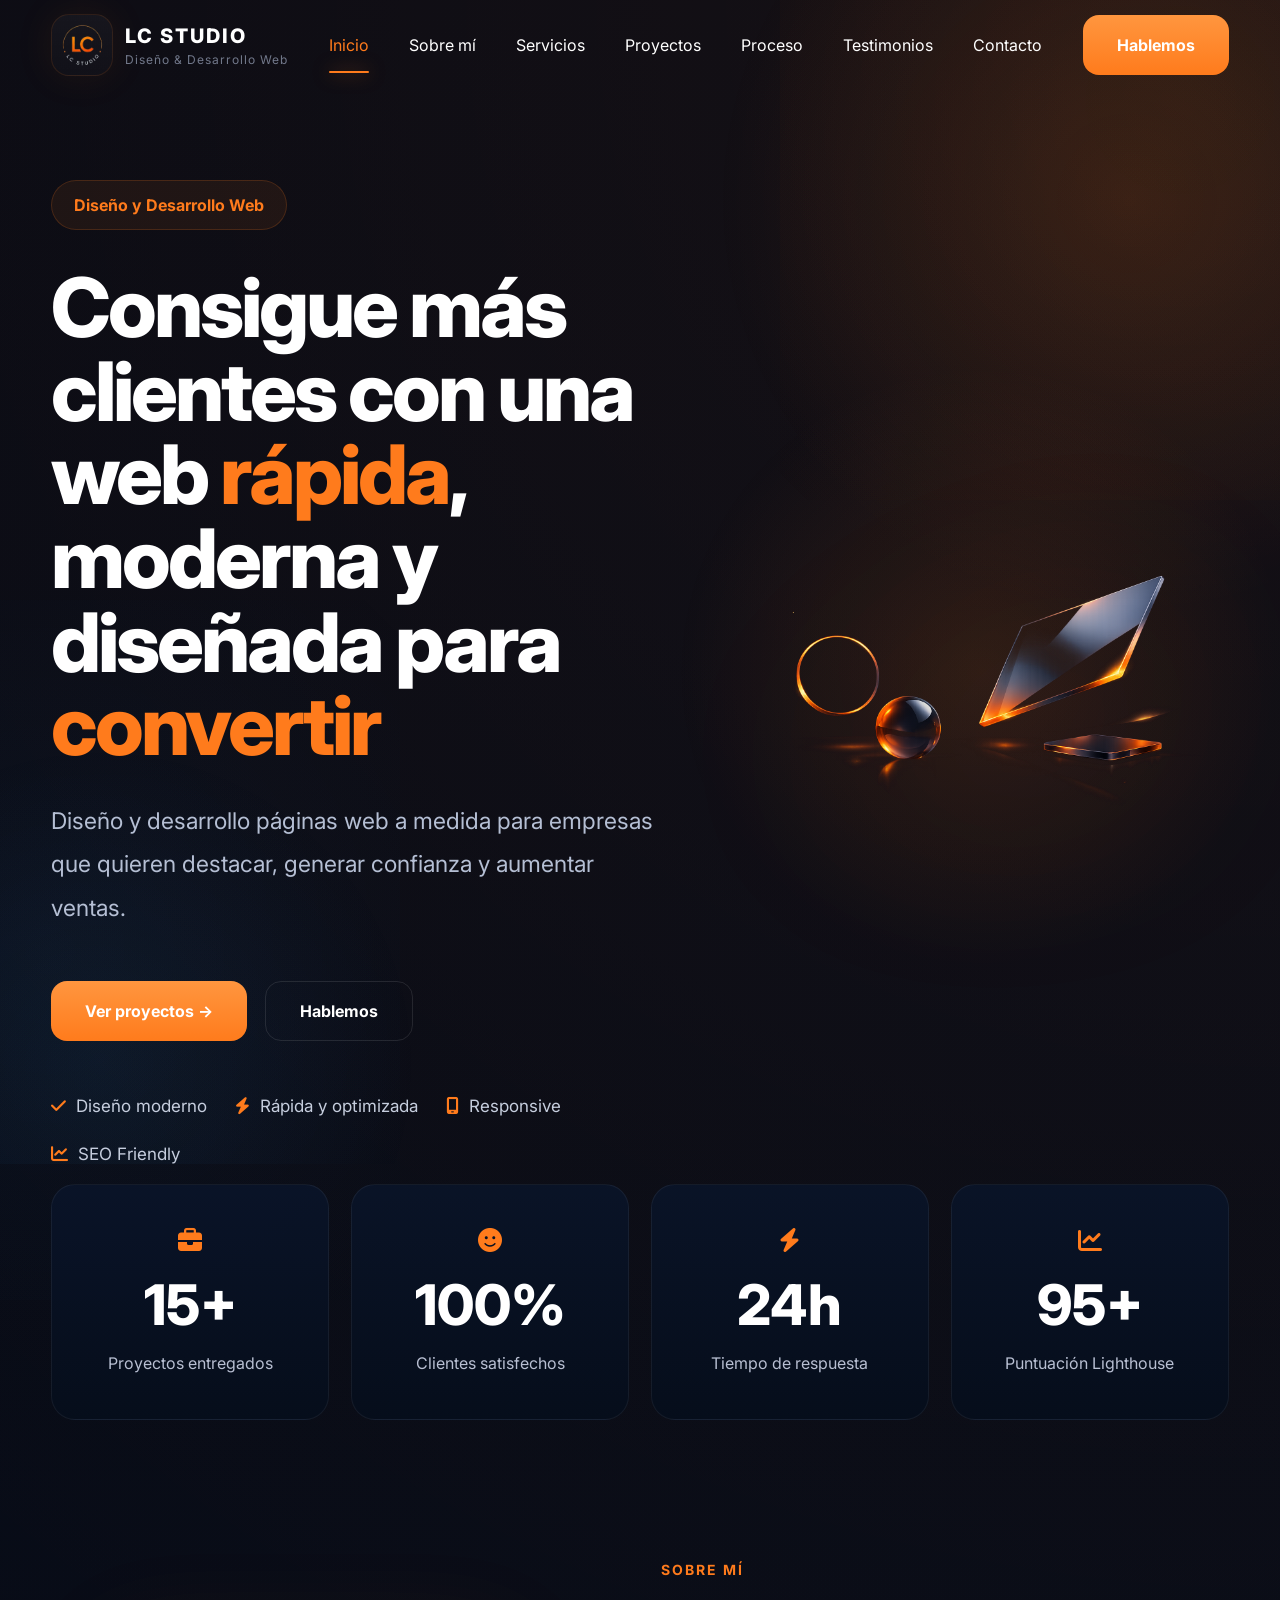
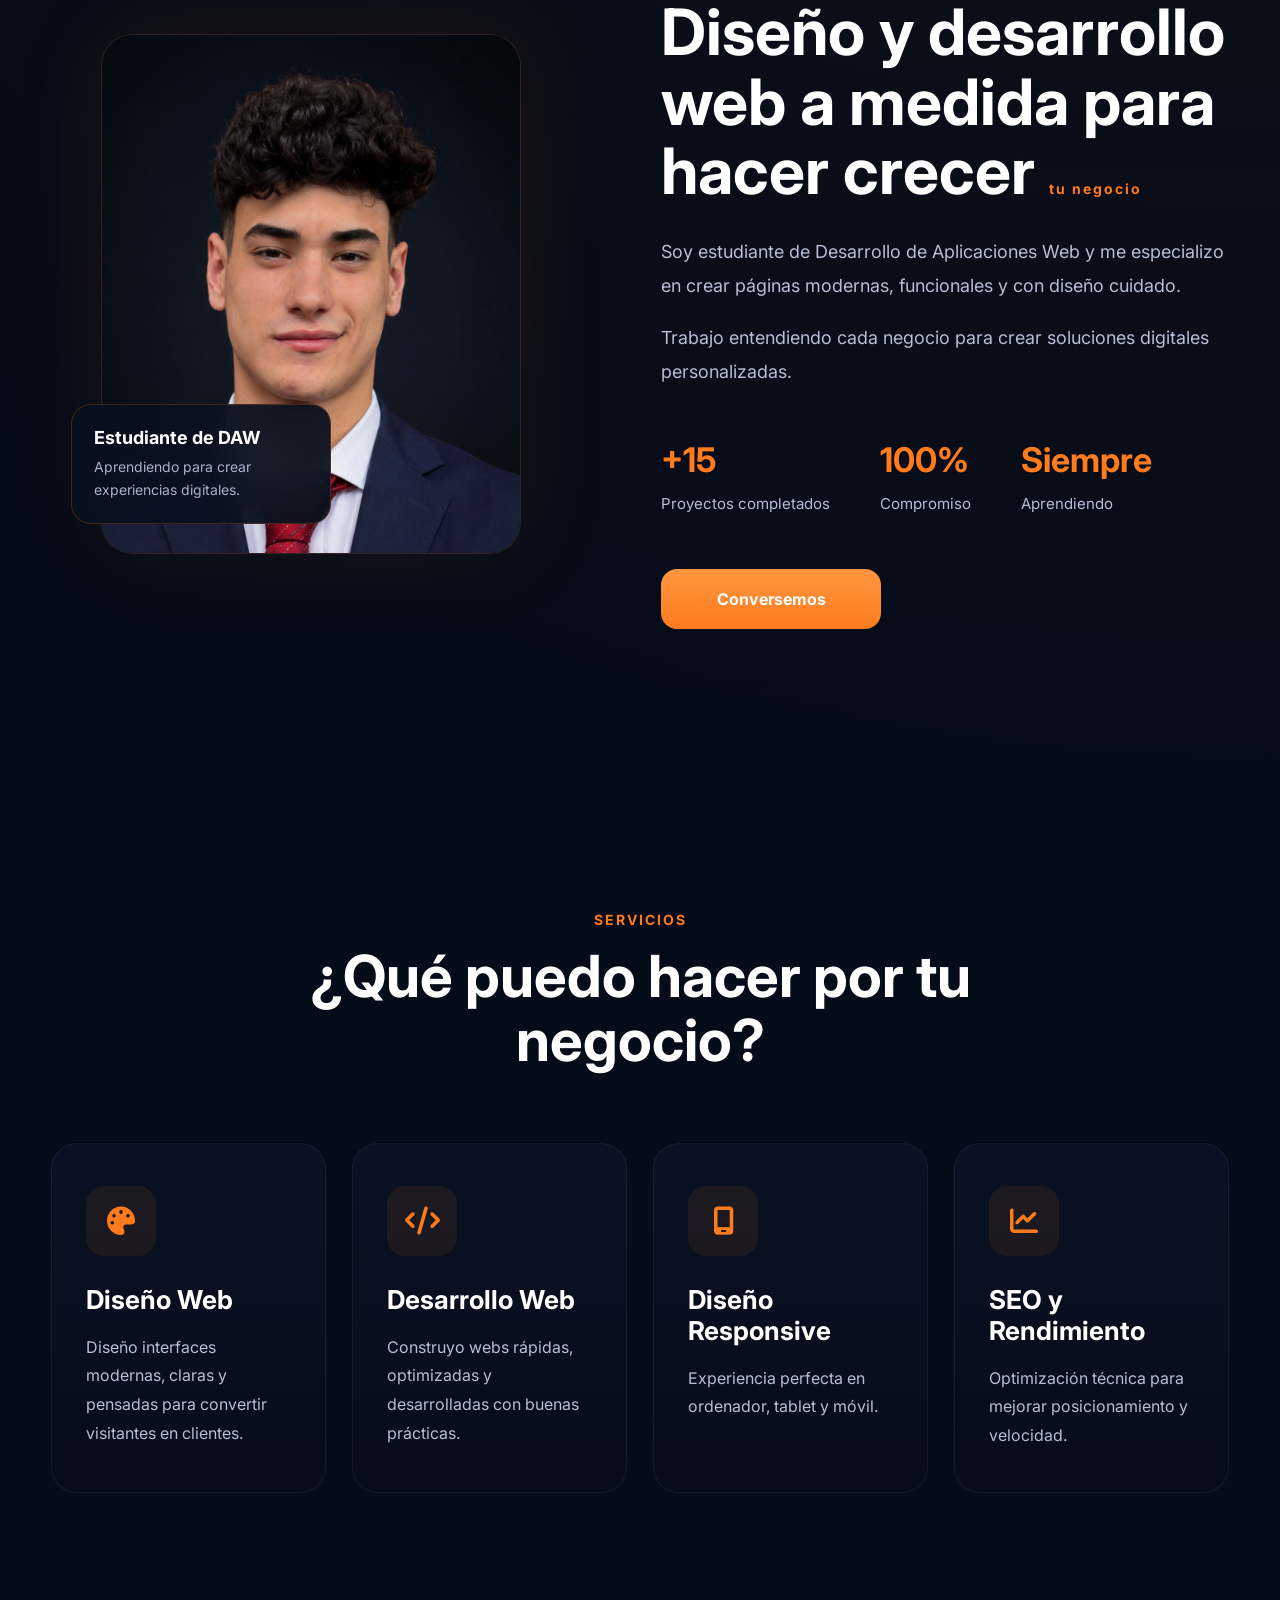
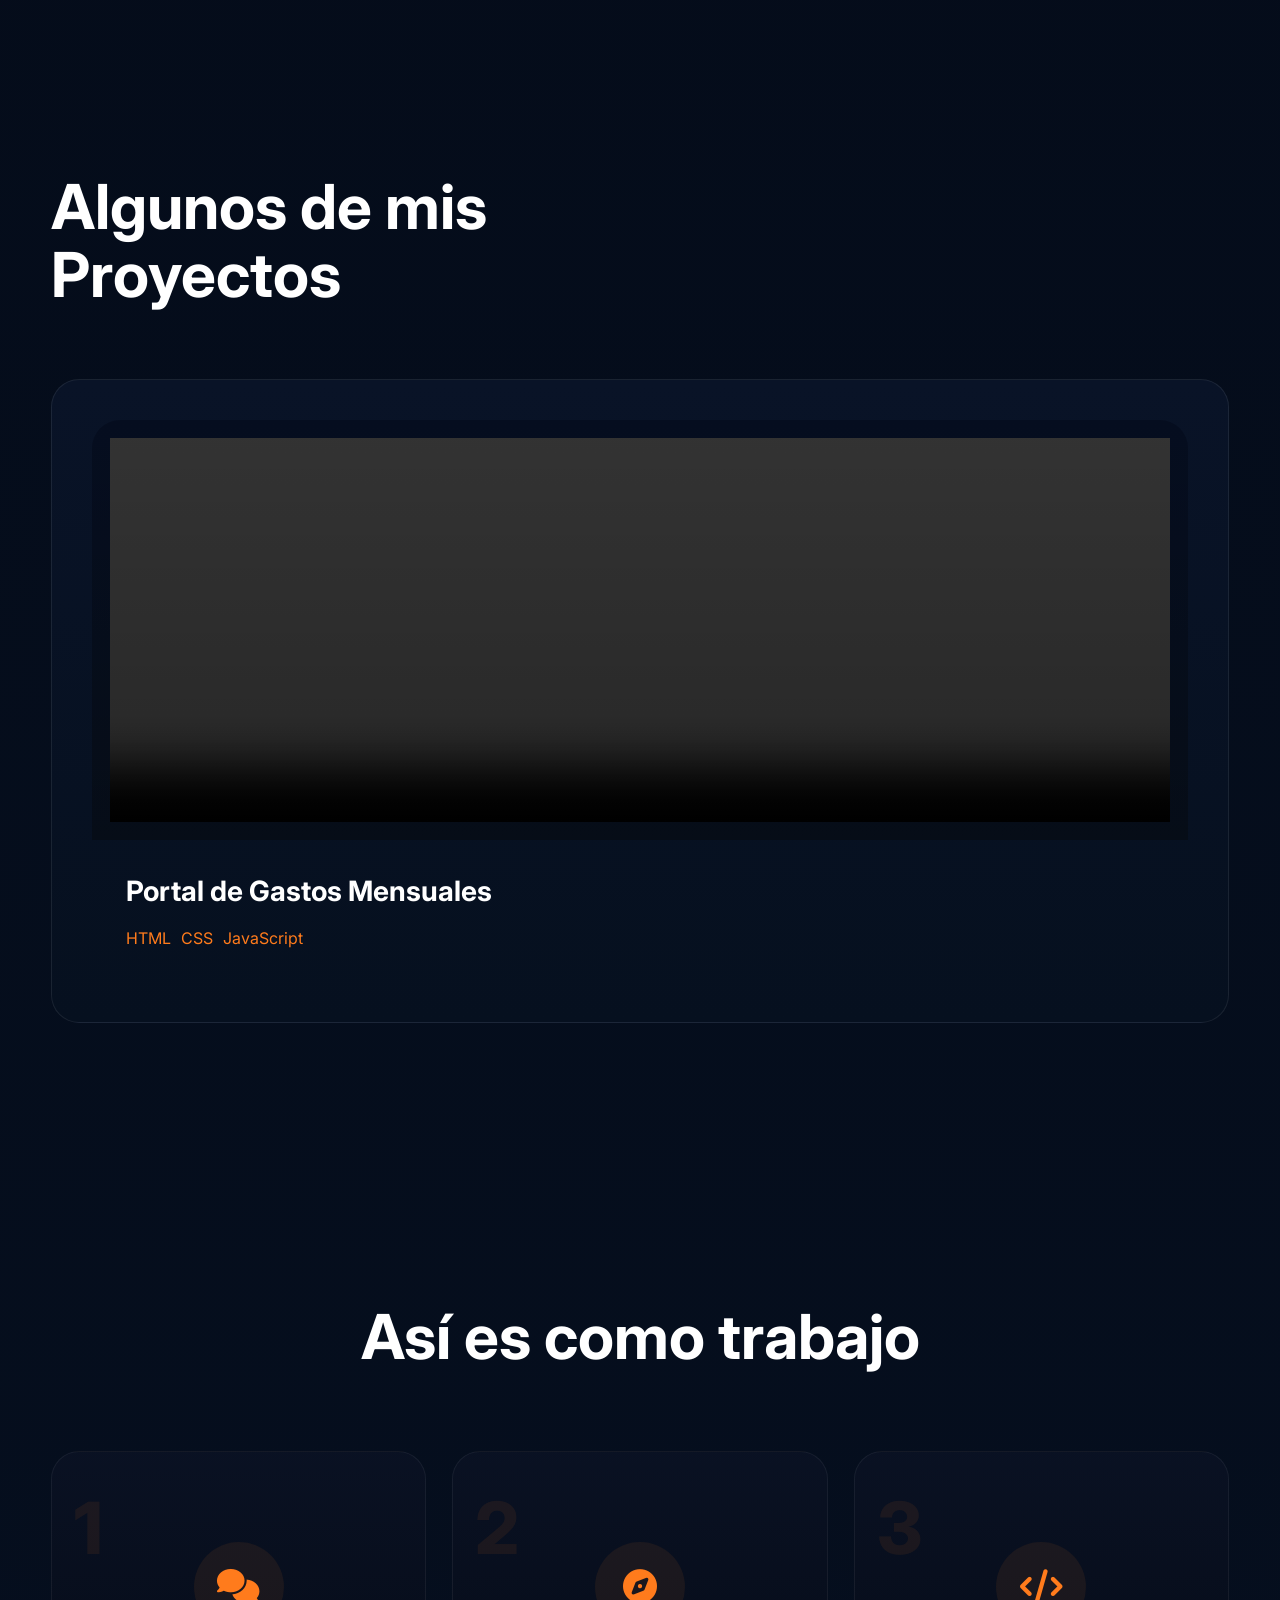
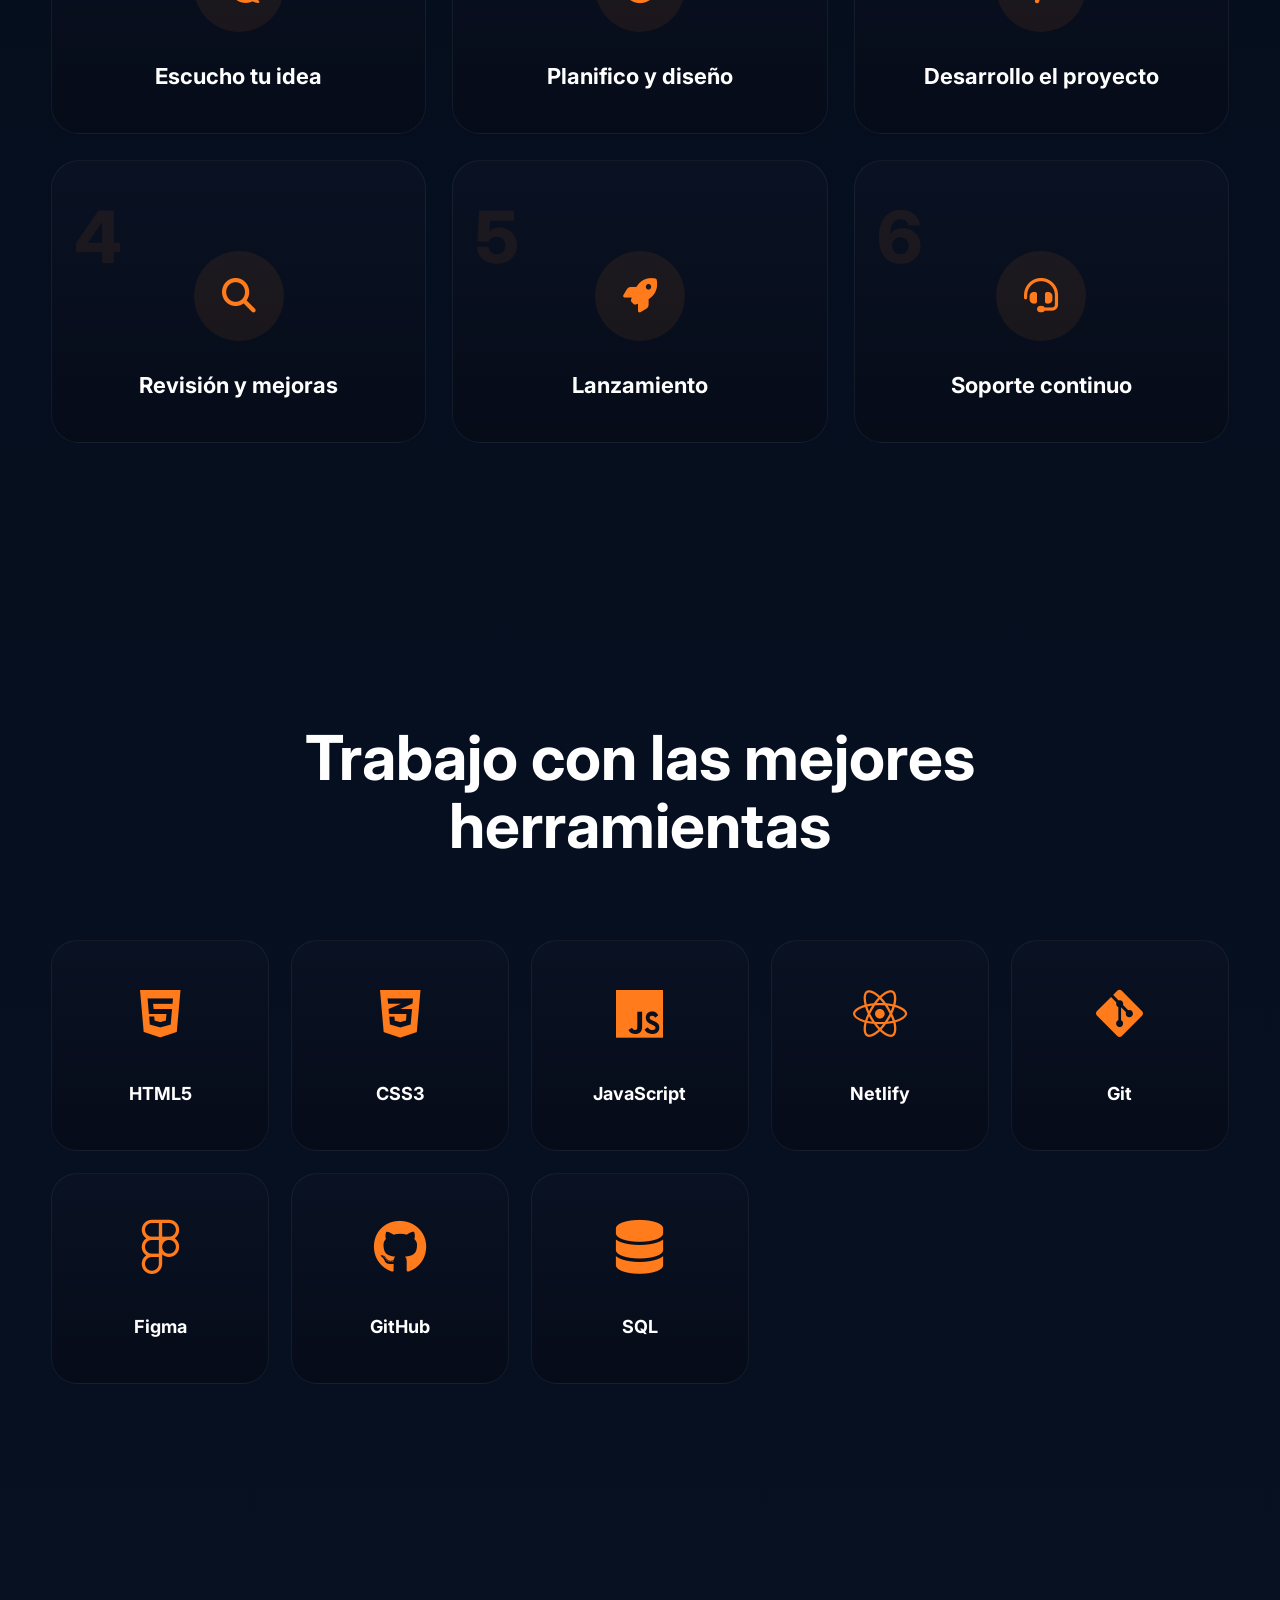
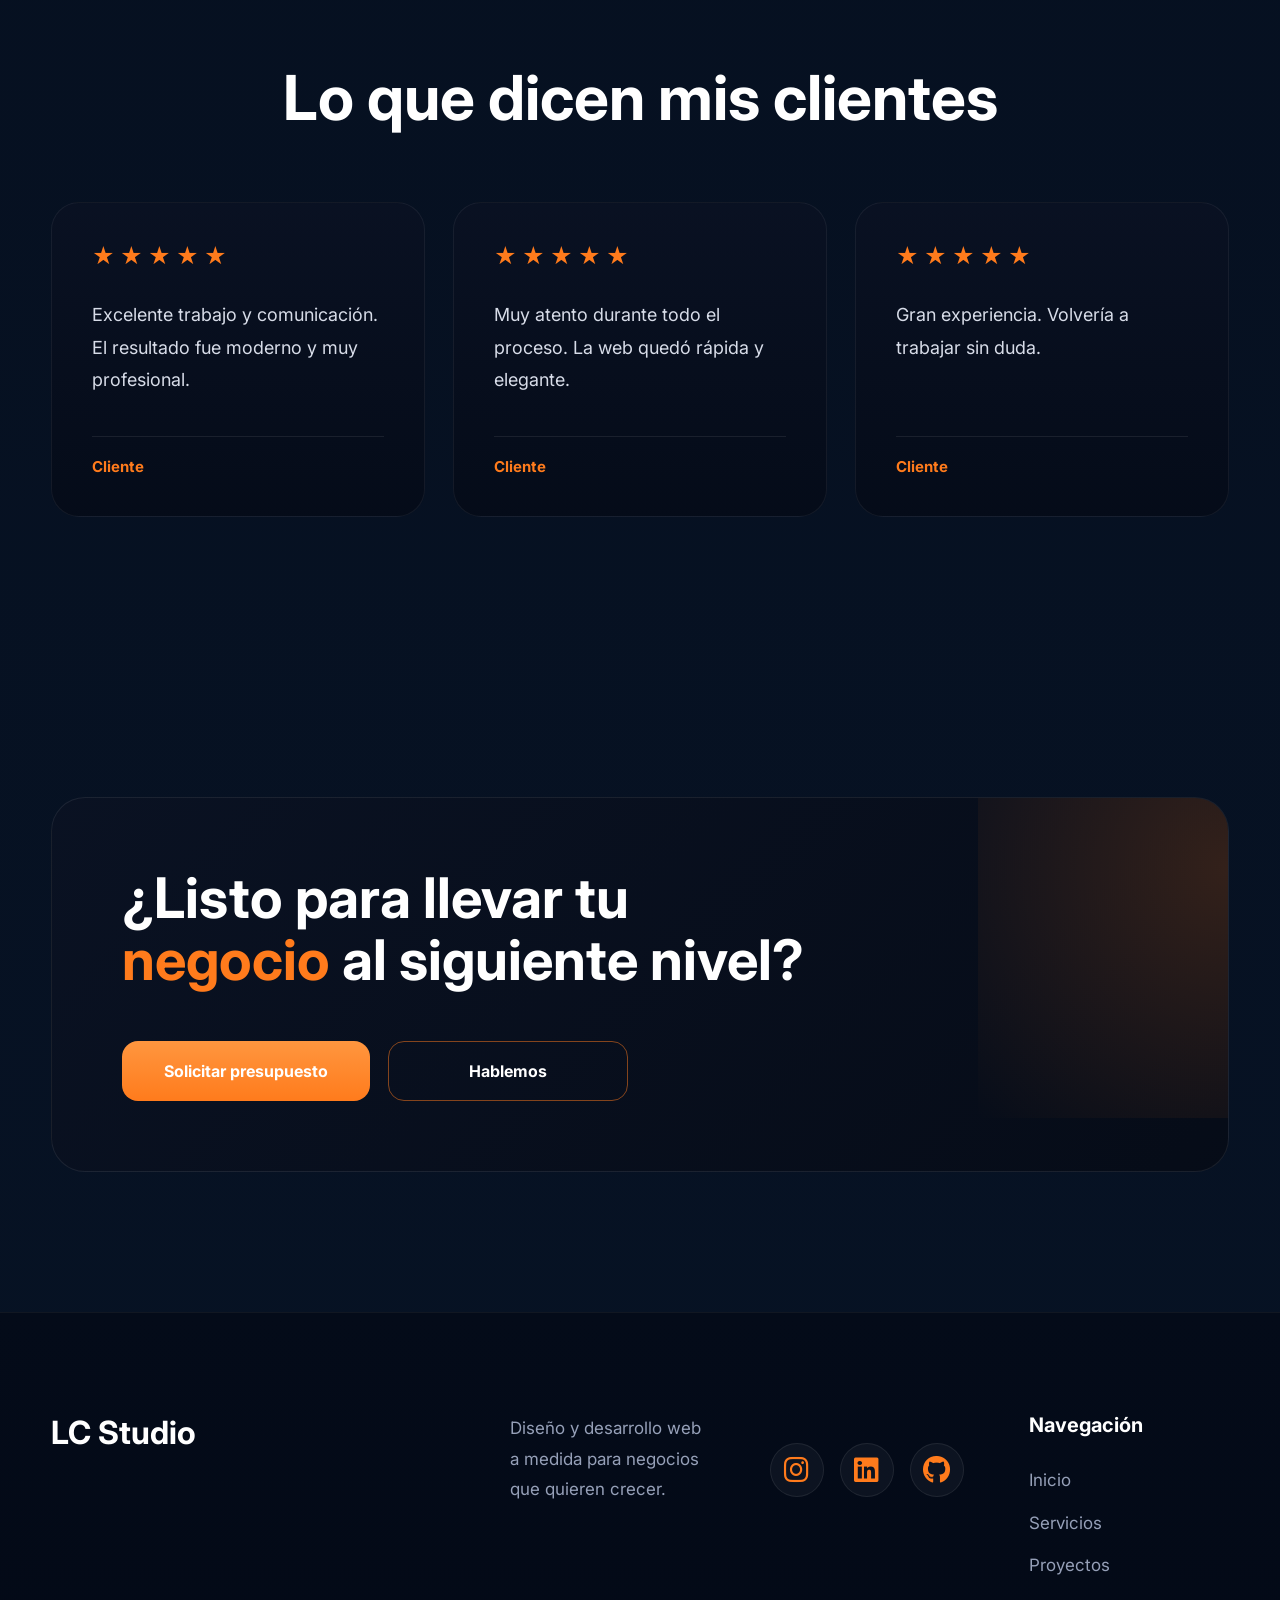
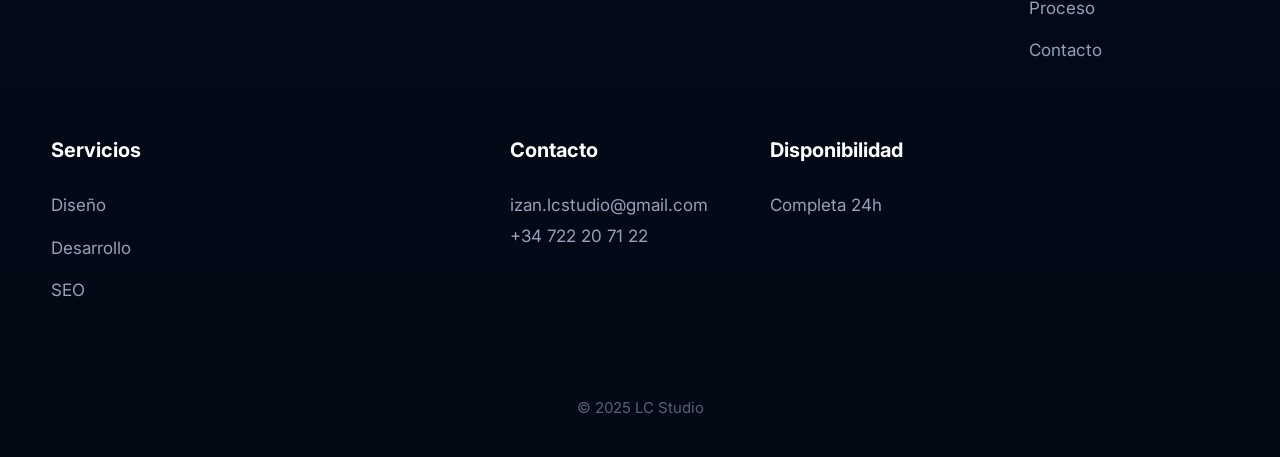
==== commit 11317cf9: "Logo vuelve al inicio" ====
--- a/index.html
+++ b/index.html
@@ -69,16 +69,23 @@
 
 <div class="container">
 
-<div class="logo">
-
-<img src="./img/logo.png" alt="Logo" loading="lazy">
-
-<div>
+<a href="#inicio" class="logo">
+
+<img src="./img/logo.png" alt="Logo">
+
+<div>
+
 <p>LC STUDIO</p>
-<span>Diseño & Desarrollo Web</span>
-</div>
-
-</div>
+
+<span>
+
+Diseño & Desarrollo Web
+
+</span>
+
+</div>
+
+</a>
 
 
 <nav class="nav">
@@ -157,7 +164,7 @@
 
 </a>
 
-<a href="#contacto" class="btn btn-outline">
+<a href="contacto.html" class="btn btn-outline">
 
 Hablemos
 
@@ -666,7 +673,7 @@
 Solicitar presupuesto
 </a>
 
-<a class="btn btn-outline">
+<a href="contacto.html" class="btn btn-outline">
 Hablemos
 </a>
 
--- a/Style/style.css
+++ b/Style/style.css
@@ -3629,4 +3629,38 @@
 
 thin;
 
+}
+
+@media(max-width:768px){
+
+.contact-grid{
+
+display:flex;
+
+flex-direction:column;
+
+gap:40px;
+
+}
+
+}
+.logo{
+
+text-decoration:none;
+
+color:inherit;
+
+display:flex;
+
+align-items:center;
+
+gap:12px;
+
+cursor:pointer;
+
+}
+html{
+
+scroll-behavior:smooth;
+
 }
